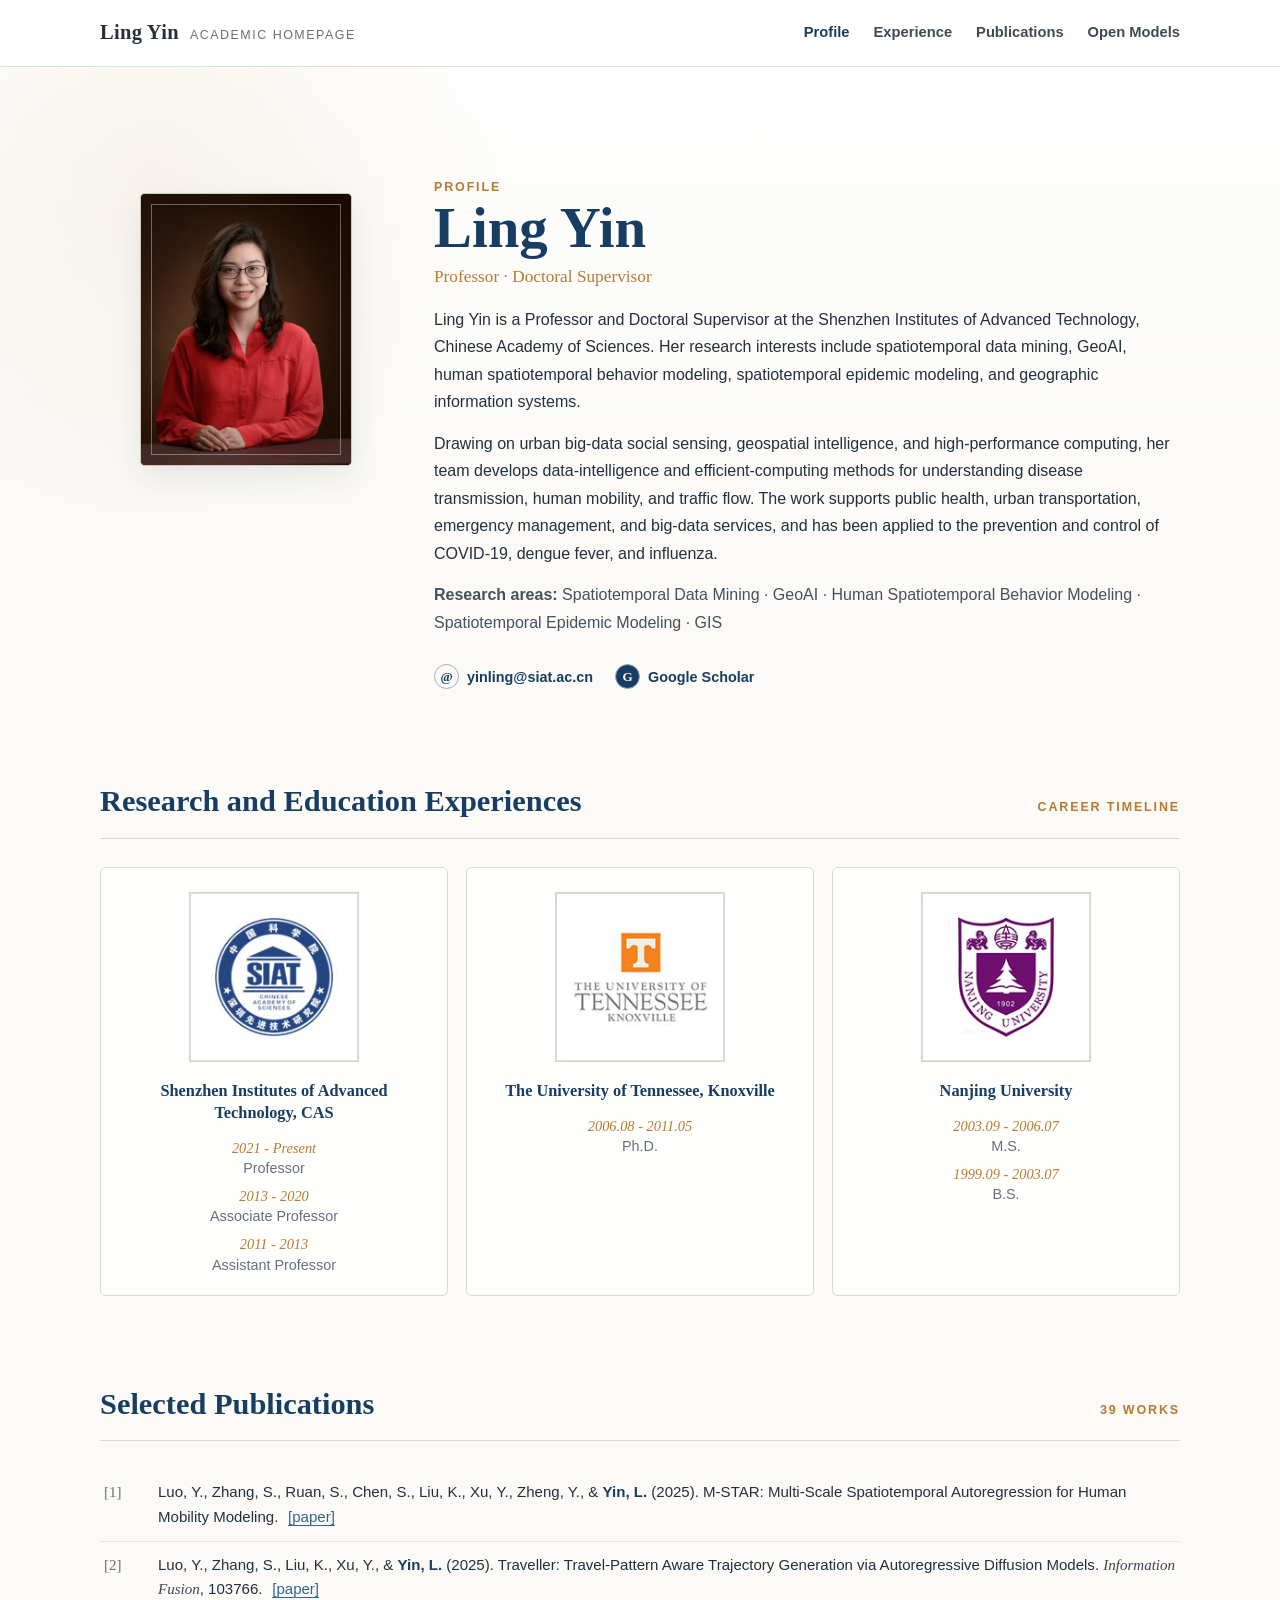
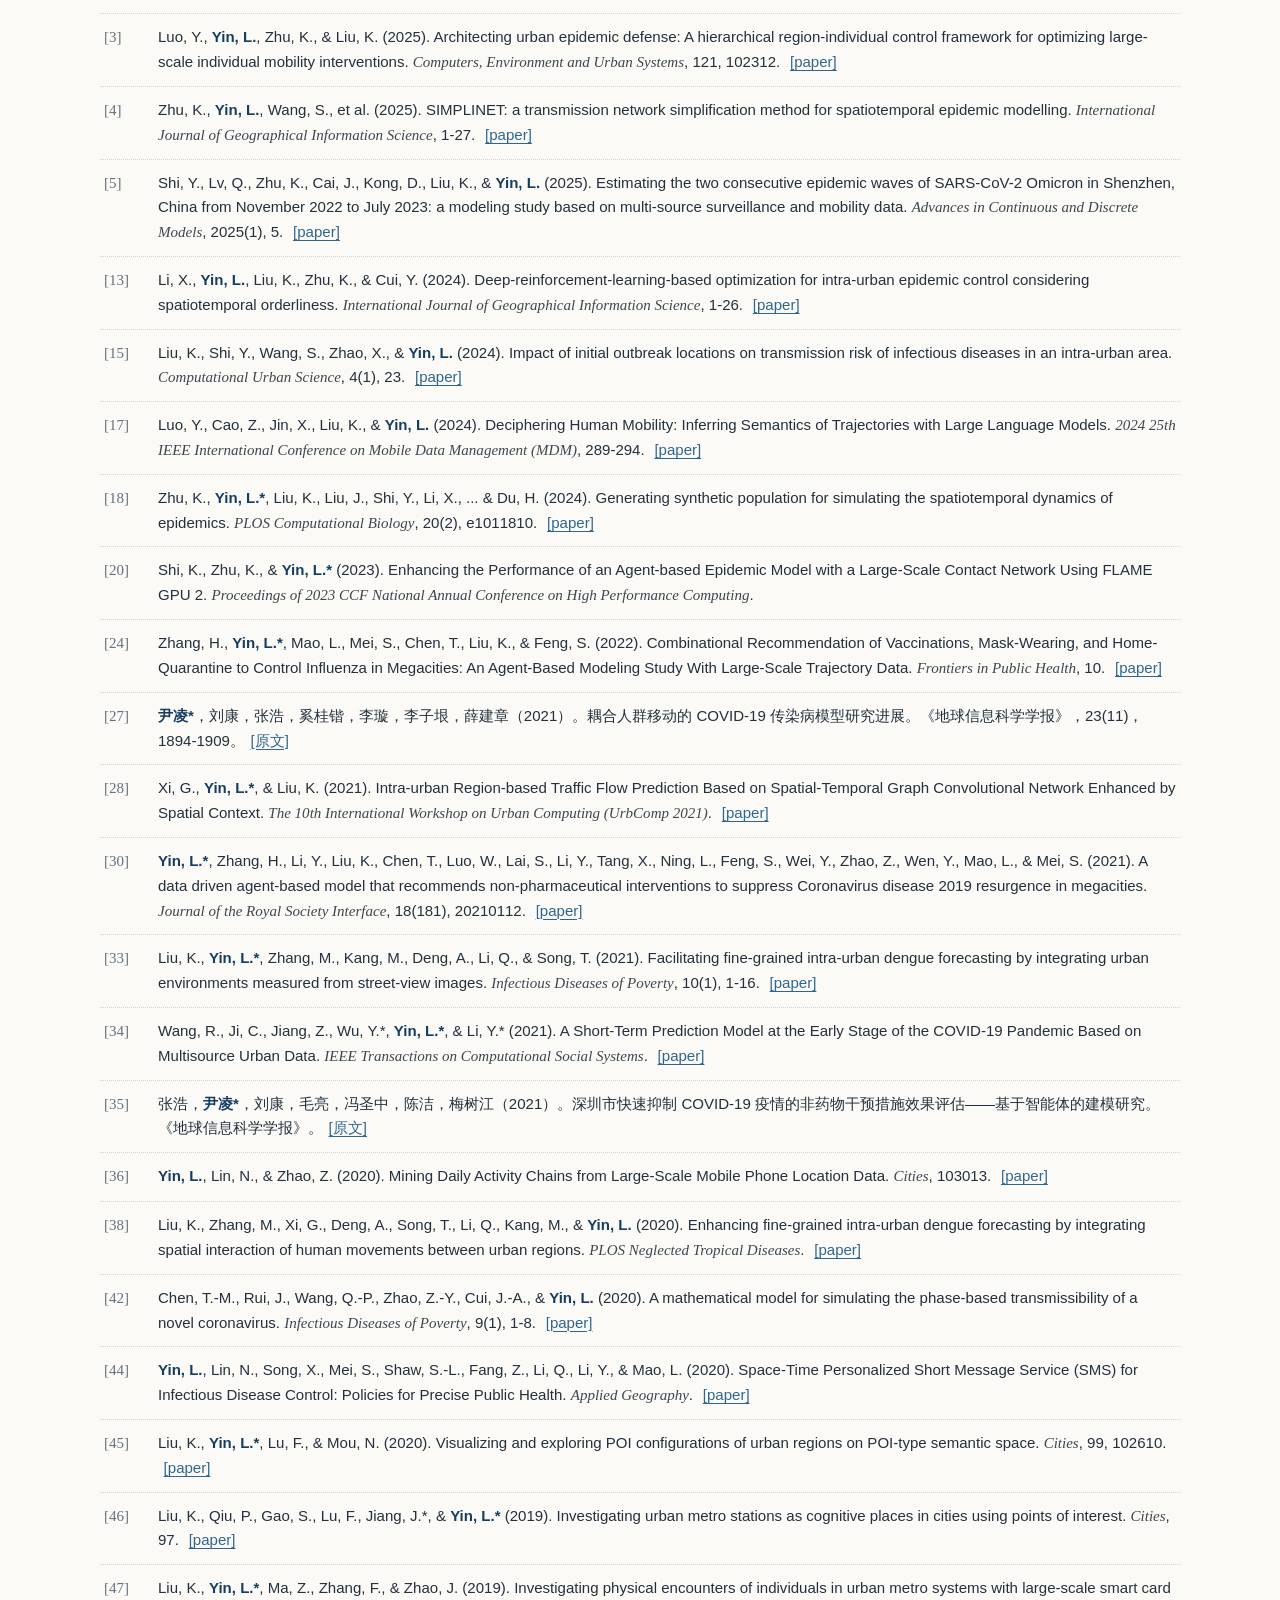
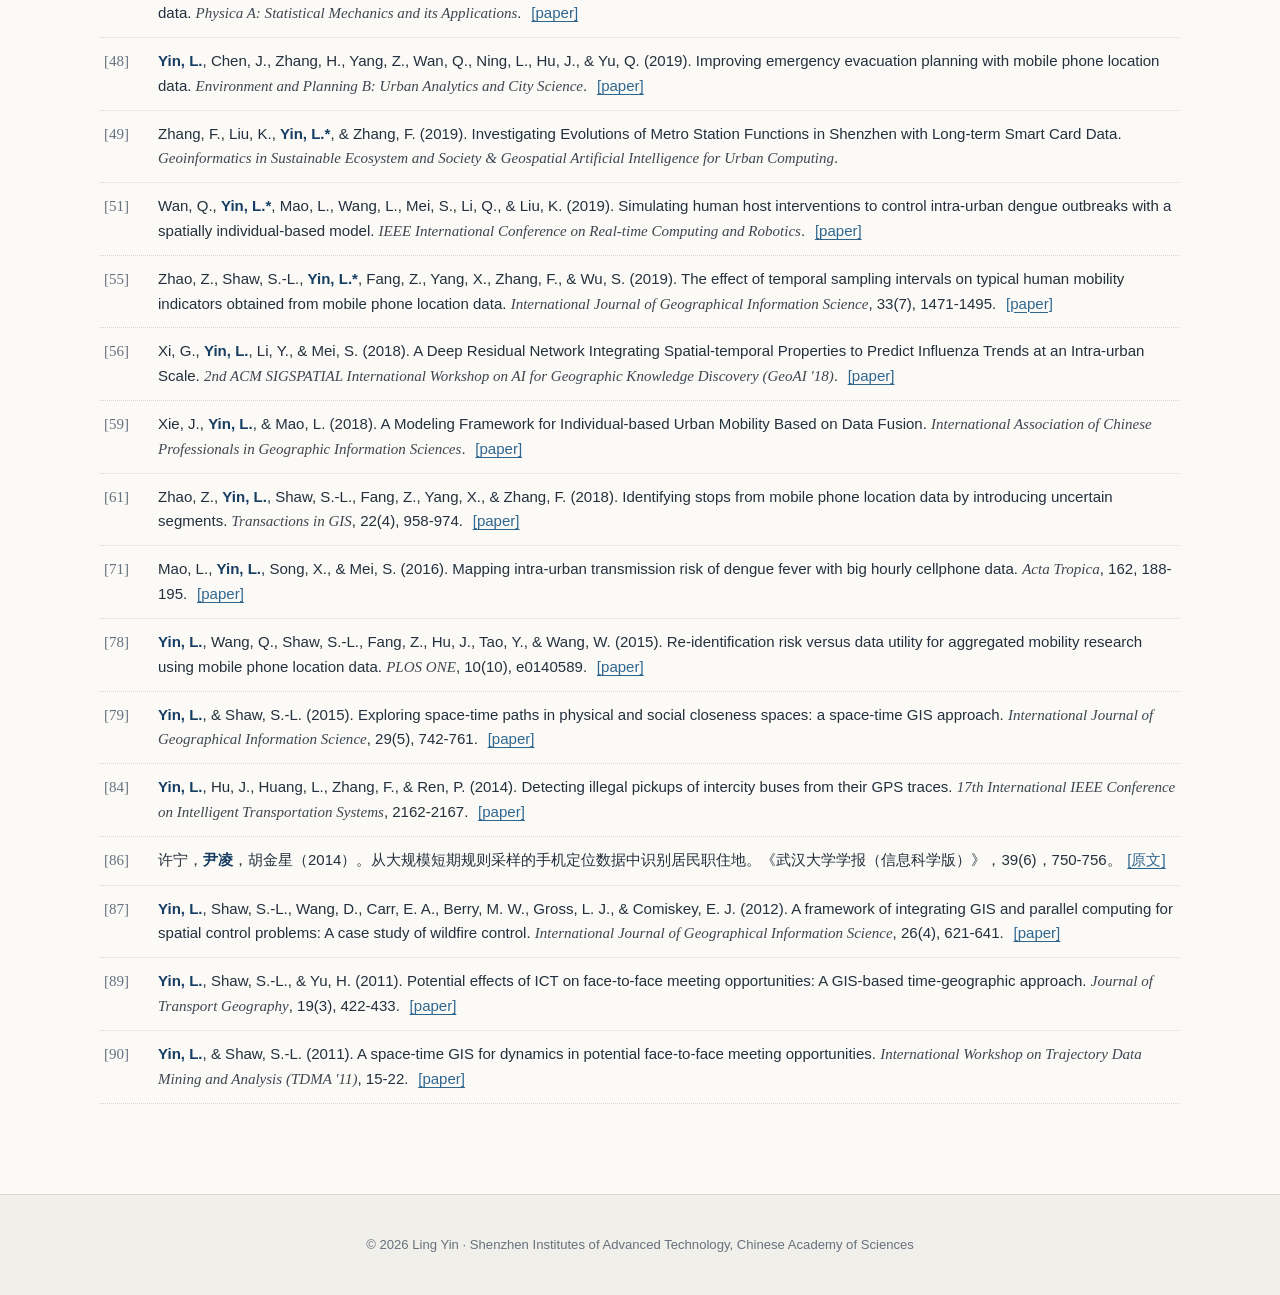
==== index.html @ 09cddbd3 "Initial academic homepage" ====
<!doctype html>
<html lang="en">
<head>
  <meta charset="utf-8">
  <meta name="viewport" content="width=device-width, initial-scale=1">
  <meta name="description" content="Academic homepage of Professor Ling Yin at the Shenzhen Institutes of Advanced Technology, Chinese Academy of Sciences.">
  <title>Ling Yin | Academic Homepage</title>
  <link rel="stylesheet" href="assets/css/style.css">
</head>
<body>
  <header class="site-header">
    <nav class="nav-shell" aria-label="Primary navigation">
      <a class="brand" href="index.html">Ling Yin <span>Academic Homepage</span></a>
      <button class="nav-toggle" type="button" aria-label="Toggle navigation" aria-expanded="false"><span></span></button>
      <div class="nav-links">
        <a href="#profile" aria-current="page">Profile</a>
        <a href="#experience">Experience</a>
        <a href="#publications">Publications</a>
        <a href="models.html">Open Models</a>
      </div>
    </nav>
  </header>

  <main class="page-shell">
    <section class="section" id="profile" aria-labelledby="profile-title">
      <div class="profile-card">
        <figure class="portrait-frame">
          <img src="assets/images/profile/ling-yin-web.jpg" alt="Portrait of Professor Ling Yin" decoding="async" fetchpriority="high">
        </figure>
        <div class="profile-copy">
          <div class="section-kicker">Profile</div>
          <h1 id="profile-title">Ling Yin</h1>
          <p class="profile-role">Professor · Doctoral Supervisor</p>
          <p>Ling Yin is a Professor and Doctoral Supervisor at the Shenzhen Institutes of Advanced Technology, Chinese Academy of Sciences. Her research interests include spatiotemporal data mining, GeoAI, human spatiotemporal behavior modeling, spatiotemporal epidemic modeling, and geographic information systems.</p>
          <p>Drawing on urban big-data social sensing, geospatial intelligence, and high-performance computing, her team develops data-intelligence and efficient-computing methods for understanding disease transmission, human mobility, and traffic flow. The work supports public health, urban transportation, emergency management, and big-data services, and has been applied to the prevention and control of COVID-19, dengue fever, and influenza.</p>
          <p class="research-line"><strong>Research areas:</strong> Spatiotemporal Data Mining · GeoAI · Human Spatiotemporal Behavior Modeling · Spatiotemporal Epidemic Modeling · GIS</p>
          <div class="profile-links">
            <a href="mailto:yinling@siat.ac.cn" aria-label="Email Ling Yin"><span class="profile-link-icon" aria-hidden="true">@</span>yinling@siat.ac.cn</a>
            <a href="https://scholar.google.com/citations?user=5JIXSIkAAAAJ&amp;hl=zh-CN&amp;oi=ao" target="_blank" rel="noopener noreferrer"><span class="profile-link-icon scholar-icon" aria-hidden="true">G</span>Google Scholar</a>
          </div>
        </div>
      </div>
    </section>

    <section class="section" id="experience" aria-labelledby="experience-title">
      <div class="section-heading">
        <h2 id="experience-title">Research and Education Experiences</h2>
        <span class="section-kicker">Career Timeline</span>
      </div>
      <div class="experience-grid">
        <article class="experience-card">
          <img class="institution-logo" src="assets/images/badges/siat.jpg" alt="Logo of the Shenzhen Institutes of Advanced Technology">
          <h3>Shenzhen Institutes of Advanced Technology, CAS</h3>
          <div class="experience-lines">
            <p><time datetime="2021">2021 - Present</time><span>Professor</span></p>
            <p><time datetime="2013/2020">2013 - 2020</time><span>Associate Professor</span></p>
            <p><time datetime="2011/2013">2011 - 2013</time><span>Assistant Professor</span></p>
          </div>
        </article>
        <article class="experience-card">
          <img class="institution-logo" src="assets/images/badges/utk.jpg" alt="Logo of the University of Tennessee, Knoxville">
          <h3>The University of Tennessee, Knoxville</h3>
          <div class="experience-lines">
            <p><time datetime="2006-08/2011-05">2006.08 - 2011.05</time><span>Ph.D.</span></p>
          </div>
        </article>
        <article class="experience-card">
          <img class="institution-logo" src="assets/images/badges/nju.jpg" alt="Logo of Nanjing University">
          <h3>Nanjing University</h3>
          <div class="experience-lines">
            <p><time datetime="2003-09/2006-07">2003.09 - 2006.07</time><span>M.S.</span></p>
            <p><time datetime="1999-09/2003-07">1999.09 - 2003.07</time><span>B.S.</span></p>
          </div>
        </article>
      </div>
    </section>

    <section class="section" id="publications" aria-labelledby="publications-title">
      <div class="section-heading">
        <h2 id="publications-title">Selected Publications</h2>
        <span class="section-kicker">39 Works</span>
      </div>
      <ol class="publication-list">
        <li><span class="pub-number">[1]</span><p>Luo, Y., Zhang, S., Ruan, S., Chen, S., Liu, K., Xu, Y., Zheng, Y., &amp; <strong class="me">Yin, L.</strong> (2025). M-STAR: Multi-Scale Spatiotemporal Autoregression for Human Mobility Modeling. <a class="paper-link" href="https://arxiv.org/abs/2512.07314" target="_blank" rel="noopener noreferrer">[paper]</a></p></li>
        <li><span class="pub-number">[2]</span><p>Luo, Y., Zhang, S., Liu, K., Xu, Y., &amp; <strong class="me">Yin, L.</strong> (2025). Traveller: Travel-Pattern Aware Trajectory Generation via Autoregressive Diffusion Models. <em>Information Fusion</em>, 103766. <a class="paper-link" href="https://www.sciencedirect.com/science/article/pii/S1566253525008280" target="_blank" rel="noopener noreferrer">[paper]</a></p></li>
        <li><span class="pub-number">[3]</span><p>Luo, Y., <strong class="me">Yin, L.</strong>, Zhu, K., &amp; Liu, K. (2025). Architecting urban epidemic defense: A hierarchical region-individual control framework for optimizing large-scale individual mobility interventions. <em>Computers, Environment and Urban Systems</em>, 121, 102312. <a class="paper-link" href="https://arxiv.org/html/2510.24802v1" target="_blank" rel="noopener noreferrer">[paper]</a></p></li>
        <li><span class="pub-number">[4]</span><p>Zhu, K., <strong class="me">Yin, L.</strong>, Wang, S., et al. (2025). SIMPLINET: a transmission network simplification method for spatiotemporal epidemic modelling. <em>International Journal of Geographical Information Science</em>, 1-27. <a class="paper-link" href="https://www.tandfonline.com/doi/full/10.1080/13658816.2025.2472195" target="_blank" rel="noopener noreferrer">[paper]</a></p></li>
        <li><span class="pub-number">[5]</span><p>Shi, Y., Lv, Q., Zhu, K., Cai, J., Kong, D., Liu, K., &amp; <strong class="me">Yin, L.</strong> (2025). Estimating the two consecutive epidemic waves of SARS-CoV-2 Omicron in Shenzhen, China from November 2022 to July 2023: a modeling study based on multi-source surveillance and mobility data. <em>Advances in Continuous and Discrete Models</em>, 2025(1), 5. <a class="paper-link" href="https://link.springer.com/article/10.1186/s13662-024-03860-1" target="_blank" rel="noopener noreferrer">[paper]</a></p></li>
        <li><span class="pub-number">[13]</span><p>Li, X., <strong class="me">Yin, L.</strong>, Liu, K., Zhu, K., &amp; Cui, Y. (2024). Deep-reinforcement-learning-based optimization for intra-urban epidemic control considering spatiotemporal orderliness. <em>International Journal of Geographical Information Science</em>, 1-26. <a class="paper-link" href="https://www.tandfonline.com/doi/full/10.1080/13658816.2024.2431904" target="_blank" rel="noopener noreferrer">[paper]</a></p></li>
        <li><span class="pub-number">[15]</span><p>Liu, K., Shi, Y., Wang, S., Zhao, X., &amp; <strong class="me">Yin, L.</strong> (2024). Impact of initial outbreak locations on transmission risk of infectious diseases in an intra-urban area. <em>Computational Urban Science</em>, 4(1), 23. <a class="paper-link" href="https://link.springer.com/article/10.1007/s43762-024-00132-2" target="_blank" rel="noopener noreferrer">[paper]</a></p></li>
        <li><span class="pub-number">[17]</span><p>Luo, Y., Cao, Z., Jin, X., Liu, K., &amp; <strong class="me">Yin, L.</strong> (2024). Deciphering Human Mobility: Inferring Semantics of Trajectories with Large Language Models. <em>2024 25th IEEE International Conference on Mobile Data Management (MDM)</em>, 289-294. <a class="paper-link" href="https://ieeexplore.ieee.org/document/10591679" target="_blank" rel="noopener noreferrer">[paper]</a></p></li>
        <li><span class="pub-number">[18]</span><p>Zhu, K., <strong class="me">Yin, L.*</strong>, Liu, K., Liu, J., Shi, Y., Li, X., ... &amp; Du, H. (2024). Generating synthetic population for simulating the spatiotemporal dynamics of epidemics. <em>PLOS Computational Biology</em>, 20(2), e1011810. <a class="paper-link" href="https://journals.plos.org/ploscompbiol/article?id=10.1371/journal.pcbi.1011810" target="_blank" rel="noopener noreferrer">[paper]</a></p></li>
        <li><span class="pub-number">[20]</span><p>Shi, K., Zhu, K., &amp; <strong class="me">Yin, L.*</strong> (2023). Enhancing the Performance of an Agent-based Epidemic Model with a Large-Scale Contact Network Using FLAME GPU 2. <em>Proceedings of 2023 CCF National Annual Conference on High Performance Computing</em>.</p></li>
        <li><span class="pub-number">[24]</span><p>Zhang, H., <strong class="me">Yin, L.*</strong>, Mao, L., Mei, S., Chen, T., Liu, K., &amp; Feng, S. (2022). Combinational Recommendation of Vaccinations, Mask-Wearing, and Home-Quarantine to Control Influenza in Megacities: An Agent-Based Modeling Study With Large-Scale Trajectory Data. <em>Frontiers in Public Health</em>, 10. <a class="paper-link" href="https://www.frontiersin.org/journals/public-health/articles/10.3389/fpubh.2022.883624/full" target="_blank" rel="noopener noreferrer">[paper]</a></p></li>
        <li lang="zh-CN"><span class="pub-number">[27]</span><p><strong class="me">尹凌*</strong>，刘康，张浩，奚桂锴，李璇，李子垠，薛建章（2021）。耦合人群移动的 COVID-19 传染病模型研究进展。《地球信息科学学报》，23(11)，1894-1909。<a class="paper-link" href="https://www.dqxxkx.cn/CN/Y2021/V23/I11/1894" target="_blank" rel="noopener noreferrer">[原文]</a></p></li>
        <li><span class="pub-number">[28]</span><p>Xi, G., <strong class="me">Yin, L.*</strong>, &amp; Liu, K. (2021). Intra-urban Region-based Traffic Flow Prediction Based on Spatial-Temporal Graph Convolutional Network Enhanced by Spatial Context. <em>The 10th International Workshop on Urban Computing (UrbComp 2021)</em>. <a class="paper-link" href="http://urban-computing.com/urbcomp2021/file/UrbComp2021_Full_Xi.pdf" target="_blank" rel="noopener noreferrer">[paper]</a></p></li>
        <li><span class="pub-number">[30]</span><p><strong class="me">Yin, L.*</strong>, Zhang, H., Li, Y., Liu, K., Chen, T., Luo, W., Lai, S., Li, Y., Tang, X., Ning, L., Feng, S., Wei, Y., Zhao, Z., Wen, Y., Mao, L., &amp; Mei, S. (2021). A data driven agent-based model that recommends non-pharmaceutical interventions to suppress Coronavirus disease 2019 resurgence in megacities. <em>Journal of the Royal Society Interface</em>, 18(181), 20210112. <a class="paper-link" href="https://royalsocietypublishing.org/doi/10.1098/rsif.2021.0112" target="_blank" rel="noopener noreferrer">[paper]</a></p></li>
        <li><span class="pub-number">[33]</span><p>Liu, K., <strong class="me">Yin, L.*</strong>, Zhang, M., Kang, M., Deng, A., Li, Q., &amp; Song, T. (2021). Facilitating fine-grained intra-urban dengue forecasting by integrating urban environments measured from street-view images. <em>Infectious Diseases of Poverty</em>, 10(1), 1-16. <a class="paper-link" href="https://idpjournal.biomedcentral.com/articles/10.1186/s40249-021-00824-5" target="_blank" rel="noopener noreferrer">[paper]</a></p></li>
        <li><span class="pub-number">[34]</span><p>Wang, R., Ji, C., Jiang, Z., Wu, Y.*, <strong class="me">Yin, L.*</strong>, &amp; Li, Y.* (2021). A Short-Term Prediction Model at the Early Stage of the COVID-19 Pandemic Based on Multisource Urban Data. <em>IEEE Transactions on Computational Social Systems</em>. <a class="paper-link" href="https://ieeexplore.ieee.org/document/9371309" target="_blank" rel="noopener noreferrer">[paper]</a></p></li>
        <li lang="zh-CN"><span class="pub-number">[35]</span><p>张浩，<strong class="me">尹凌*</strong>，刘康，毛亮，冯圣中，陈洁，梅树江（2021）。深圳市快速抑制 COVID-19 疫情的非药物干预措施效果评估——基于智能体的建模研究。《地球信息科学学报》。<a class="paper-link" href="https://www.dqxxkx.cn/CN/abstract/article/1560-8999/50353" target="_blank" rel="noopener noreferrer">[原文]</a></p></li>
        <li><span class="pub-number">[36]</span><p><strong class="me">Yin, L.</strong>, Lin, N., &amp; Zhao, Z. (2020). Mining Daily Activity Chains from Large-Scale Mobile Phone Location Data. <em>Cities</em>, 103013. <a class="paper-link" href="https://www.sciencedirect.com/science/article/pii/S0264275120313615" target="_blank" rel="noopener noreferrer">[paper]</a></p></li>
        <li><span class="pub-number">[38]</span><p>Liu, K., Zhang, M., Xi, G., Deng, A., Song, T., Li, Q., Kang, M., &amp; <strong class="me">Yin, L.</strong> (2020). Enhancing fine-grained intra-urban dengue forecasting by integrating spatial interaction of human movements between urban regions. <em>PLOS Neglected Tropical Diseases</em>. <a class="paper-link" href="https://doi.org/10.1371/journal.pntd.0008924" target="_blank" rel="noopener noreferrer">[paper]</a></p></li>
        <li><span class="pub-number">[42]</span><p>Chen, T.-M., Rui, J., Wang, Q.-P., Zhao, Z.-Y., Cui, J.-A., &amp; <strong class="me">Yin, L.</strong> (2020). A mathematical model for simulating the phase-based transmissibility of a novel coronavirus. <em>Infectious Diseases of Poverty</em>, 9(1), 1-8. <a class="paper-link" href="https://idpjournal.biomedcentral.com/articles/10.1186/s40249-020-00640-3" target="_blank" rel="noopener noreferrer">[paper]</a></p></li>
        <li><span class="pub-number">[44]</span><p><strong class="me">Yin, L.</strong>, Lin, N., Song, X., Mei, S., Shaw, S.-L., Fang, Z., Li, Q., Li, Y., &amp; Mao, L. (2020). Space-Time Personalized Short Message Service (SMS) for Infectious Disease Control: Policies for Precise Public Health. <em>Applied Geography</em>. <a class="paper-link" href="https://doi.org/10.1016/j.apgeog.2019.102103" target="_blank" rel="noopener noreferrer">[paper]</a></p></li>
        <li><span class="pub-number">[45]</span><p>Liu, K., <strong class="me">Yin, L.*</strong>, Lu, F., &amp; Mou, N. (2020). Visualizing and exploring POI configurations of urban regions on POI-type semantic space. <em>Cities</em>, 99, 102610. <a class="paper-link" href="https://doi.org/10.1016/j.cities.2020.102610" target="_blank" rel="noopener noreferrer">[paper]</a></p></li>
        <li><span class="pub-number">[46]</span><p>Liu, K., Qiu, P., Gao, S., Lu, F., Jiang, J.*, &amp; <strong class="me">Yin, L.*</strong> (2019). Investigating urban metro stations as cognitive places in cities using points of interest. <em>Cities</em>, 97. <a class="paper-link" href="https://doi.org/10.1016/j.cities.2019.102561" target="_blank" rel="noopener noreferrer">[paper]</a></p></li>
        <li><span class="pub-number">[47]</span><p>Liu, K., <strong class="me">Yin, L.*</strong>, Ma, Z., Zhang, F., &amp; Zhao, J. (2019). Investigating physical encounters of individuals in urban metro systems with large-scale smart card data. <em>Physica A: Statistical Mechanics and its Applications</em>. <a class="paper-link" href="https://doi.org/10.1016/j.physa.2019.123398" target="_blank" rel="noopener noreferrer">[paper]</a></p></li>
        <li><span class="pub-number">[48]</span><p><strong class="me">Yin, L.</strong>, Chen, J., Zhang, H., Yang, Z., Wan, Q., Ning, L., Hu, J., &amp; Yu, Q. (2019). Improving emergency evacuation planning with mobile phone location data. <em>Environment and Planning B: Urban Analytics and City Science</em>. <a class="paper-link" href="https://journals.sagepub.com/doi/10.1177/2399808319874805" target="_blank" rel="noopener noreferrer">[paper]</a></p></li>
        <li><span class="pub-number">[49]</span><p>Zhang, F., Liu, K., <strong class="me">Yin, L.*</strong>, &amp; Zhang, F. (2019). Investigating Evolutions of Metro Station Functions in Shenzhen with Long-term Smart Card Data. <em>Geoinformatics in Sustainable Ecosystem and Society &amp; Geospatial Artificial Intelligence for Urban Computing</em>.</p></li>
        <li><span class="pub-number">[51]</span><p>Wan, Q., <strong class="me">Yin, L.*</strong>, Mao, L., Wang, L., Mei, S., Li, Q., &amp; Liu, K. (2019). Simulating human host interventions to control intra-urban dengue outbreaks with a spatially individual-based model. <em>IEEE International Conference on Real-time Computing and Robotics</em>. <a class="paper-link" href="https://ieeexplore.ieee.org/abstract/document/9044118" target="_blank" rel="noopener noreferrer">[paper]</a></p></li>
        <li><span class="pub-number">[55]</span><p>Zhao, Z., Shaw, S.-L., <strong class="me">Yin, L.*</strong>, Fang, Z., Yang, X., Zhang, F., &amp; Wu, S. (2019). The effect of temporal sampling intervals on typical human mobility indicators obtained from mobile phone location data. <em>International Journal of Geographical Information Science</em>, 33(7), 1471-1495. <a class="paper-link" href="https://doi.org/10.1080/13658816.2019.1584805" target="_blank" rel="noopener noreferrer">[paper]</a></p></li>
        <li><span class="pub-number">[56]</span><p>Xi, G., <strong class="me">Yin, L.</strong>, Li, Y., &amp; Mei, S. (2018). A Deep Residual Network Integrating Spatial-temporal Properties to Predict Influenza Trends at an Intra-urban Scale. <em>2nd ACM SIGSPATIAL International Workshop on AI for Geographic Knowledge Discovery (GeoAI '18)</em>. <a class="paper-link" href="https://dl.acm.org/doi/abs/10.1145/3281548.3281558" target="_blank" rel="noopener noreferrer">[paper]</a></p></li>
        <li><span class="pub-number">[59]</span><p>Xie, J., <strong class="me">Yin, L.</strong>, &amp; Mao, L. (2018). A Modeling Framework for Individual-based Urban Mobility Based on Data Fusion. <em>International Association of Chinese Professionals in Geographic Information Sciences</em>. <a class="paper-link" href="https://ieeexplore.ieee.org/document/8557098" target="_blank" rel="noopener noreferrer">[paper]</a></p></li>
        <li><span class="pub-number">[61]</span><p>Zhao, Z., <strong class="me">Yin, L.</strong>, Shaw, S.-L., Fang, Z., Yang, X., &amp; Zhang, F. (2018). Identifying stops from mobile phone location data by introducing uncertain segments. <em>Transactions in GIS</em>, 22(4), 958-974. <a class="paper-link" href="https://doi.org/10.1111/tgis.12332" target="_blank" rel="noopener noreferrer">[paper]</a></p></li>
        <li><span class="pub-number">[71]</span><p>Mao, L., <strong class="me">Yin, L.</strong>, Song, X., &amp; Mei, S. (2016). Mapping intra-urban transmission risk of dengue fever with big hourly cellphone data. <em>Acta Tropica</em>, 162, 188-195. <a class="paper-link" href="https://doi.org/10.1016/j.actatropica.2016.06.029" target="_blank" rel="noopener noreferrer">[paper]</a></p></li>
        <li><span class="pub-number">[78]</span><p><strong class="me">Yin, L.</strong>, Wang, Q., Shaw, S.-L., Fang, Z., Hu, J., Tao, Y., &amp; Wang, W. (2015). Re-identification risk versus data utility for aggregated mobility research using mobile phone location data. <em>PLOS ONE</em>, 10(10), e0140589. <a class="paper-link" href="https://journals.plos.org/plosone/article?id=10.1371/journal.pone.0140589" target="_blank" rel="noopener noreferrer">[paper]</a></p></li>
        <li><span class="pub-number">[79]</span><p><strong class="me">Yin, L.</strong>, &amp; Shaw, S.-L. (2015). Exploring space-time paths in physical and social closeness spaces: a space-time GIS approach. <em>International Journal of Geographical Information Science</em>, 29(5), 742-761. <a class="paper-link" href="https://doi.org/10.1080/13658816.2014.978869" target="_blank" rel="noopener noreferrer">[paper]</a></p></li>
        <li><span class="pub-number">[84]</span><p><strong class="me">Yin, L.</strong>, Hu, J., Huang, L., Zhang, F., &amp; Ren, P. (2014). Detecting illegal pickups of intercity buses from their GPS traces. <em>17th International IEEE Conference on Intelligent Transportation Systems</em>, 2162-2167. <a class="paper-link" href="https://doi.org/10.1109/ITSC.2014.6958023" target="_blank" rel="noopener noreferrer">[paper]</a></p></li>
        <li lang="zh-CN"><span class="pub-number">[86]</span><p>许宁，<strong class="me">尹凌</strong>，胡金星（2014）。从大规模短期规则采样的手机定位数据中识别居民职住地。《武汉大学学报（信息科学版）》，39(6)，750-756。<a class="paper-link" href="http://ch.whu.edu.cn/CN/10.13203/j.whugis20140085" target="_blank" rel="noopener noreferrer">[原文]</a></p></li>
        <li><span class="pub-number">[87]</span><p><strong class="me">Yin, L.</strong>, Shaw, S.-L., Wang, D., Carr, E. A., Berry, M. W., Gross, L. J., &amp; Comiskey, E. J. (2012). A framework of integrating GIS and parallel computing for spatial control problems: A case study of wildfire control. <em>International Journal of Geographical Information Science</em>, 26(4), 621-641. <a class="paper-link" href="https://doi.org/10.1080/13658816.2011.609487" target="_blank" rel="noopener noreferrer">[paper]</a></p></li>
        <li><span class="pub-number">[89]</span><p><strong class="me">Yin, L.</strong>, Shaw, S.-L., &amp; Yu, H. (2011). Potential effects of ICT on face-to-face meeting opportunities: A GIS-based time-geographic approach. <em>Journal of Transport Geography</em>, 19(3), 422-433. <a class="paper-link" href="https://doi.org/10.1016/j.jtrangeo.2010.09.007" target="_blank" rel="noopener noreferrer">[paper]</a></p></li>
        <li><span class="pub-number">[90]</span><p><strong class="me">Yin, L.</strong>, &amp; Shaw, S.-L. (2011). A space-time GIS for dynamics in potential face-to-face meeting opportunities. <em>International Workshop on Trajectory Data Mining and Analysis (TDMA '11)</em>, 15-22. <a class="paper-link" href="https://doi.org/10.1145/2030080.2030084" target="_blank" rel="noopener noreferrer">[paper]</a></p></li>
      </ol>
    </section>
  </main>

  <footer class="site-footer">
    <p>© 2026 Ling Yin · Shenzhen Institutes of Advanced Technology, Chinese Academy of Sciences</p>
  </footer>
  <script src="assets/js/main.js"></script>
</body>
</html>
---- assets/css/style.css ----
:root {
  --paper: #fbfaf7;
  --paper-deep: #f1efe9;
  --ink: #24303d;
  --muted: #66717d;
  --navy: #173e62;
  --navy-soft: #2f668f;
  --gold: #b77a31;
  --line: #d9d9d4;
  --card: #ffffff;
  --shadow: 0 12px 32px rgba(31, 48, 64, 0.09);
  --serif: Georgia, Cambria, "Times New Roman", serif;
  --sans: "Trebuchet MS", "Segoe UI", sans-serif;
}

* {
  box-sizing: border-box;
}

html {
  scroll-behavior: smooth;
}

body {
  margin: 0;
  color: var(--ink);
  background:
    radial-gradient(circle at 12% 4%, rgba(183, 122, 49, 0.08), transparent 22rem),
    linear-gradient(180deg, #fff 0, var(--paper) 28rem, var(--paper) 100%);
  font-family: var(--sans);
  font-size: 16px;
  line-height: 1.72;
}

a {
  color: var(--navy-soft);
  text-decoration-thickness: 1px;
  text-underline-offset: 3px;
}

a:hover,
a:focus-visible {
  color: var(--gold);
}

img {
  max-width: 100%;
}

.site-header {
  position: sticky;
  top: 0;
  z-index: 20;
  border-bottom: 1px solid rgba(23, 62, 98, 0.16);
  background: rgba(255, 255, 255, 0.94);
  backdrop-filter: blur(12px);
}

.nav-shell {
  width: min(1080px, calc(100% - 40px));
  min-height: 66px;
  margin: 0 auto;
  display: flex;
  align-items: center;
  justify-content: space-between;
  gap: 28px;
}

.brand {
  color: var(--ink);
  font-family: var(--serif);
  font-size: 1.28rem;
  font-weight: 700;
  letter-spacing: 0.015em;
  text-decoration: none;
  white-space: nowrap;
}

.brand span {
  margin-left: 0.35rem;
  color: var(--muted);
  font-family: var(--sans);
  font-size: 0.78rem;
  font-weight: 400;
  letter-spacing: 0.12em;
  text-transform: uppercase;
}

.nav-links {
  display: flex;
  align-items: center;
  gap: 24px;
}

.nav-links a {
  color: #3e4b57;
  font-size: 0.92rem;
  font-weight: 700;
  text-decoration: none;
}

.nav-links a:hover,
.nav-links a[aria-current="page"] {
  color: var(--navy);
}

.nav-toggle {
  display: none;
  width: 42px;
  height: 38px;
  padding: 8px;
  border: 1px solid var(--line);
  border-radius: 6px;
  background: #fff;
  color: var(--navy);
  font: inherit;
  cursor: pointer;
}

.nav-toggle span,
.nav-toggle::before,
.nav-toggle::after {
  display: block;
  height: 2px;
  margin: 5px 0;
  background: currentColor;
  content: "";
}

.page-shell {
  width: min(1080px, calc(100% - 40px));
  margin: 0 auto;
}

.section {
  padding: 72px 0 10px;
  scroll-margin-top: 72px;
}

.section-heading {
  display: flex;
  align-items: baseline;
  justify-content: space-between;
  gap: 20px;
  margin: 0 0 28px;
  padding-bottom: 10px;
  border-bottom: 1px solid var(--line);
}

.section-heading h2 {
  margin: 0;
  color: var(--navy);
  font-family: var(--serif);
  font-size: clamp(1.45rem, 3vw, 1.9rem);
  font-weight: 600;
}

.section-kicker {
  color: var(--gold);
  font-size: 0.78rem;
  font-weight: 700;
  letter-spacing: 0.15em;
  text-transform: uppercase;
}

.profile-card {
  margin-top: 38px;
  display: grid;
  grid-template-columns: 292px minmax(0, 1fr);
  gap: 42px;
  align-items: start;
}

.portrait-frame {
  position: relative;
  overflow: hidden;
  border: 1px solid #cfc9bd;
  border-radius: 5px;
  background: #3a271e;
  box-shadow: var(--shadow);
}

.portrait-frame::after {
  position: absolute;
  inset: 10px;
  border: 1px solid rgba(255, 255, 255, 0.35);
  pointer-events: none;
  content: "";
}

.portrait-frame img {
  display: block;
  width: 100%;
  aspect-ratio: 0.775;
  object-fit: cover;
  object-position: center 28%;
}

.profile-copy h1 {
  margin: 0 0 4px;
  color: var(--navy);
  font-family: var(--serif);
  font-size: clamp(2.2rem, 5vw, 3.55rem);
  font-weight: 600;
  line-height: 1.05;
}

.profile-role {
  margin: 0 0 18px;
  color: var(--gold);
  font-family: var(--serif);
  font-size: 1.08rem;
}

.profile-copy p {
  margin: 0 0 14px;
}

.research-line {
  color: #46515c;
}

.profile-links {
  display: flex;
  flex-wrap: wrap;
  gap: 22px;
  margin-top: 24px;
}

.profile-links a,
.model-github {
  display: inline-flex;
  align-items: center;
  gap: 8px;
  padding: 8px 13px;
  border: 1px solid #b9c7d2;
  border-radius: 4px;
  background: #fff;
  color: var(--navy);
  font-size: 0.9rem;
  font-weight: 700;
  text-decoration: none;
}

.profile-links a:hover,
.model-github:hover {
  border-color: var(--gold);
  color: #8d581b;
}

.profile-links a {
  padding: 4px 0;
  border: 0;
  background: transparent;
}

.profile-link-icon {
  width: 25px;
  height: 25px;
  display: inline-grid;
  place-items: center;
  border: 1px solid #9fb1bf;
  border-radius: 50%;
  color: var(--navy);
  font-family: var(--serif);
  font-size: 0.82rem;
  font-weight: 700;
}

.scholar-icon {
  background: var(--navy);
  color: #fff;
}

.experience-grid {
  display: grid;
  grid-template-columns: repeat(3, minmax(0, 1fr));
  gap: 18px;
}

.experience-card {
  min-height: 390px;
  padding: 24px 20px 20px;
  border: 1px solid var(--line);
  border-radius: 6px;
  background: rgba(255, 255, 255, 0.78);
  text-align: center;
}

.institution-logo {
  display: block;
  width: 170px;
  height: 170px;
  margin: 0 auto 18px;
  border: 1px solid #d4d4d1;
  background: #fff;
  object-fit: cover;
}

.institution-badge {
  width: 76px;
  height: 76px;
  margin: 0 auto 12px;
  display: grid;
  place-content: center;
  border: 4px solid currentColor;
  border-radius: 50%;
  background: #fff;
  font-family: var(--serif);
  font-weight: 700;
  line-height: 1;
}

.institution-badge span,
.institution-badge small {
  display: block;
  text-align: center;
}

.institution-badge small {
  margin-top: 4px;
  font-family: var(--sans);
  font-size: 0.58rem;
  letter-spacing: 0.16em;
}

.badge-siat {
  color: #2c6da4;
  background: linear-gradient(145deg, #fff 25%, #eaf4fb 100%);
  font-size: 1.15rem;
}

.badge-utk {
  color: #ff8200;
  background: #fff8ef;
  font-size: 2.7rem;
}

.badge-nju {
  color: #7a1f52;
  background: #fcf5f9;
  font-size: 1.08rem;
  letter-spacing: 0.05em;
}

.experience-card h3 {
  margin: 0 0 6px;
  color: var(--navy);
  font-family: var(--serif);
  font-size: 1.02rem;
  line-height: 1.35;
}

.experience-lines {
  margin-top: 14px;
}

.experience-lines p {
  margin: 8px 0 0;
  color: var(--muted);
  font-size: 0.9rem;
  line-height: 1.4;
}

.experience-lines time,
.experience-lines span {
  display: block;
}

.experience-lines time {
  color: var(--gold);
  font-family: var(--serif);
  font-style: italic;
}

.publication-list {
  margin: 0;
  padding: 0;
  list-style: none;
}

.publication-list li {
  display: grid;
  grid-template-columns: 48px minmax(0, 1fr);
  gap: 6px;
  padding: 11px 4px;
  border-bottom: 1px dotted #d7d5cf;
}

.pub-number {
  color: var(--muted);
  font-family: var(--serif);
  font-size: 0.94rem;
}

.publication-list p {
  margin: 0;
  font-size: 0.94rem;
  line-height: 1.65;
}

.publication-list em {
  color: #3e4650;
  font-family: var(--serif);
}

.publication-list .me {
  color: var(--navy);
}

.paper-link {
  margin-left: 0.35rem;
  white-space: nowrap;
}

.models-hero {
  margin: 46px 0 22px;
  padding: 34px 36px;
  border: 1px solid #d6d2ca;
  border-left: 5px solid var(--gold);
  background: linear-gradient(135deg, #fff 0%, #f3f6f8 100%);
}

.models-hero h1 {
  margin: 0 0 8px;
  color: var(--navy);
  font-family: var(--serif);
  font-size: clamp(2rem, 5vw, 3.1rem);
  font-weight: 600;
  line-height: 1.1;
}

.models-hero p {
  max-width: 850px;
  margin: 0;
  color: #4d5965;
}

.model-category {
  padding-top: 54px;
  scroll-margin-top: 72px;
}

.model-category > h2 {
  margin: 0 0 8px;
  color: var(--navy);
  font-family: var(--serif);
  font-size: 1.65rem;
  font-weight: 600;
}

.category-intro {
  max-width: 880px;
  margin: 0 0 24px;
  color: var(--muted);
}

.model-grid {
  display: grid;
  grid-template-columns: repeat(2, minmax(0, 1fr));
  gap: 22px;
}

.model-card {
  overflow: hidden;
  border: 1px solid var(--line);
  border-radius: 7px;
  background: var(--card);
  box-shadow: 0 8px 22px rgba(35, 48, 61, 0.06);
}

.model-image {
  display: flex;
  height: 250px;
  align-items: center;
  justify-content: center;
  padding: 18px;
  border-bottom: 1px solid var(--line);
  background: #f7f7f5;
}

.model-image img {
  width: 100%;
  height: 100%;
  object-fit: contain;
}

.model-body {
  padding: 22px;
}

.model-label {
  color: var(--gold);
  font-size: 0.72rem;
  font-weight: 700;
  letter-spacing: 0.13em;
  text-transform: uppercase;
}

.model-body h3 {
  margin: 5px 0 10px;
  color: var(--navy);
  font-family: var(--serif);
  font-size: 1.35rem;
}

.model-body p {
  margin: 0 0 16px;
  color: #4d5965;
  font-size: 0.93rem;
}

.model-paper {
  min-height: 72px;
  padding: 12px 0;
  border-top: 1px dotted #d5d5cf;
  color: var(--muted);
  font-size: 0.86rem;
  line-height: 1.45;
}

.model-paper strong {
  color: var(--ink);
}

.model-paper a {
  display: block;
  margin-top: 3px;
}

.site-footer {
  margin-top: 80px;
  padding: 26px 20px;
  border-top: 1px solid var(--line);
  color: var(--muted);
  background: var(--paper-deep);
  font-size: 0.82rem;
  text-align: center;
}

@media (max-width: 820px) {
  .nav-shell {
    min-height: 60px;
  }

  .nav-toggle {
    display: block;
  }

  .nav-links {
    position: absolute;
    top: 60px;
    right: 20px;
    left: 20px;
    display: none;
    padding: 14px 18px;
    border: 1px solid var(--line);
    border-radius: 6px;
    background: #fff;
    box-shadow: var(--shadow);
  }

  .nav-links.is-open {
    display: grid;
    gap: 12px;
  }

  .profile-card {
    grid-template-columns: 210px minmax(0, 1fr);
    gap: 28px;
  }

  .experience-grid,
  .model-grid {
    grid-template-columns: repeat(2, minmax(0, 1fr));
  }
}

@media (max-width: 620px) {
  body {
    font-size: 15px;
  }

  .page-shell,
  .nav-shell {
    width: min(100% - 28px, 1080px);
  }

  .brand span {
    display: none;
  }

  .section {
    padding-top: 55px;
  }

  .profile-card {
    margin-top: 24px;
    grid-template-columns: 1fr;
  }

  .portrait-frame {
    width: 190px;
    margin: 0 auto;
    border-radius: 50%;
  }

  .portrait-frame::after {
    border-radius: 50%;
  }

  .portrait-frame img {
    aspect-ratio: 1;
    object-position: center 26%;
  }

  .profile-copy h1,
  .profile-role {
    text-align: center;
  }

  .profile-links {
    justify-content: center;
  }

  .experience-grid,
  .model-grid {
    grid-template-columns: 1fr;
  }

  .experience-card {
    min-height: 0;
  }

  .publication-list li {
    grid-template-columns: 40px minmax(0, 1fr);
    padding: 10px 0;
  }

  .models-hero {
    margin-top: 28px;
    padding: 26px 22px;
  }

  .model-image {
    height: 220px;
  }
}

@media (prefers-reduced-motion: reduce) {
  html {
    scroll-behavior: auto;
  }
}
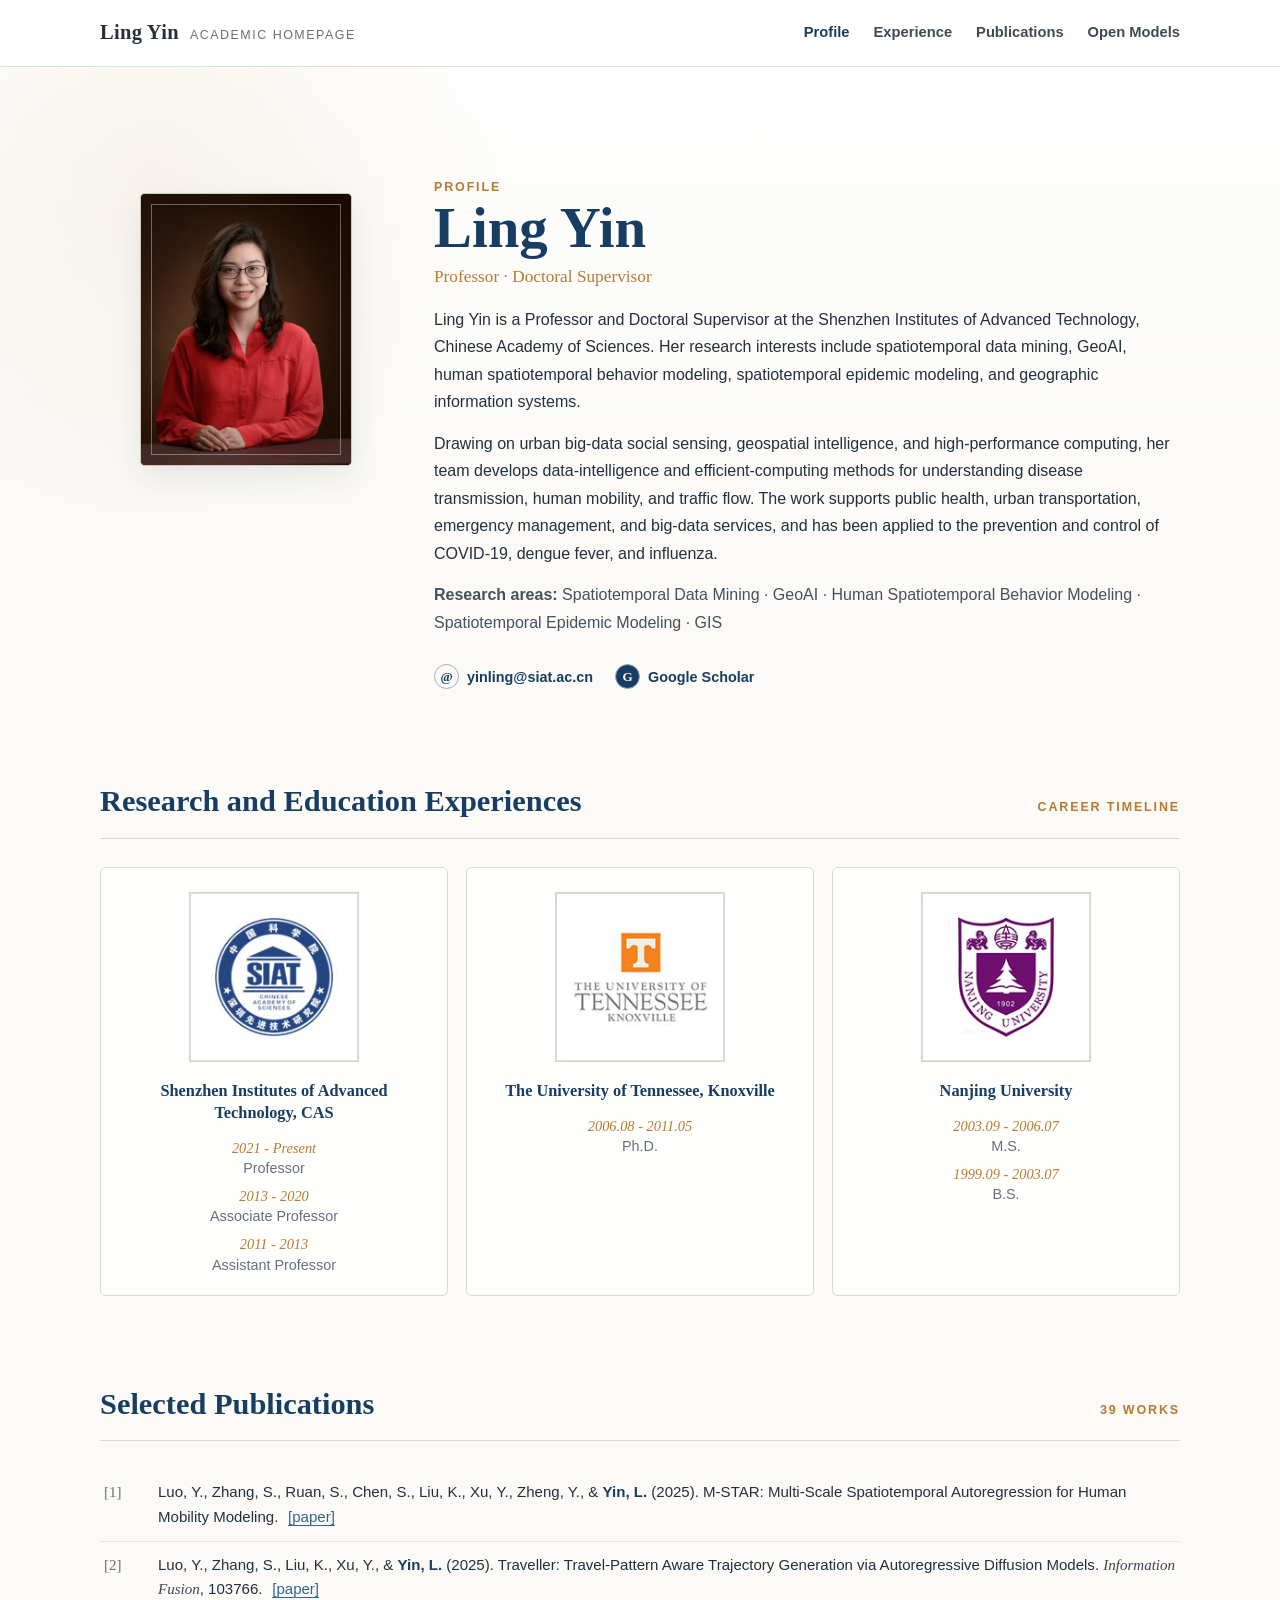
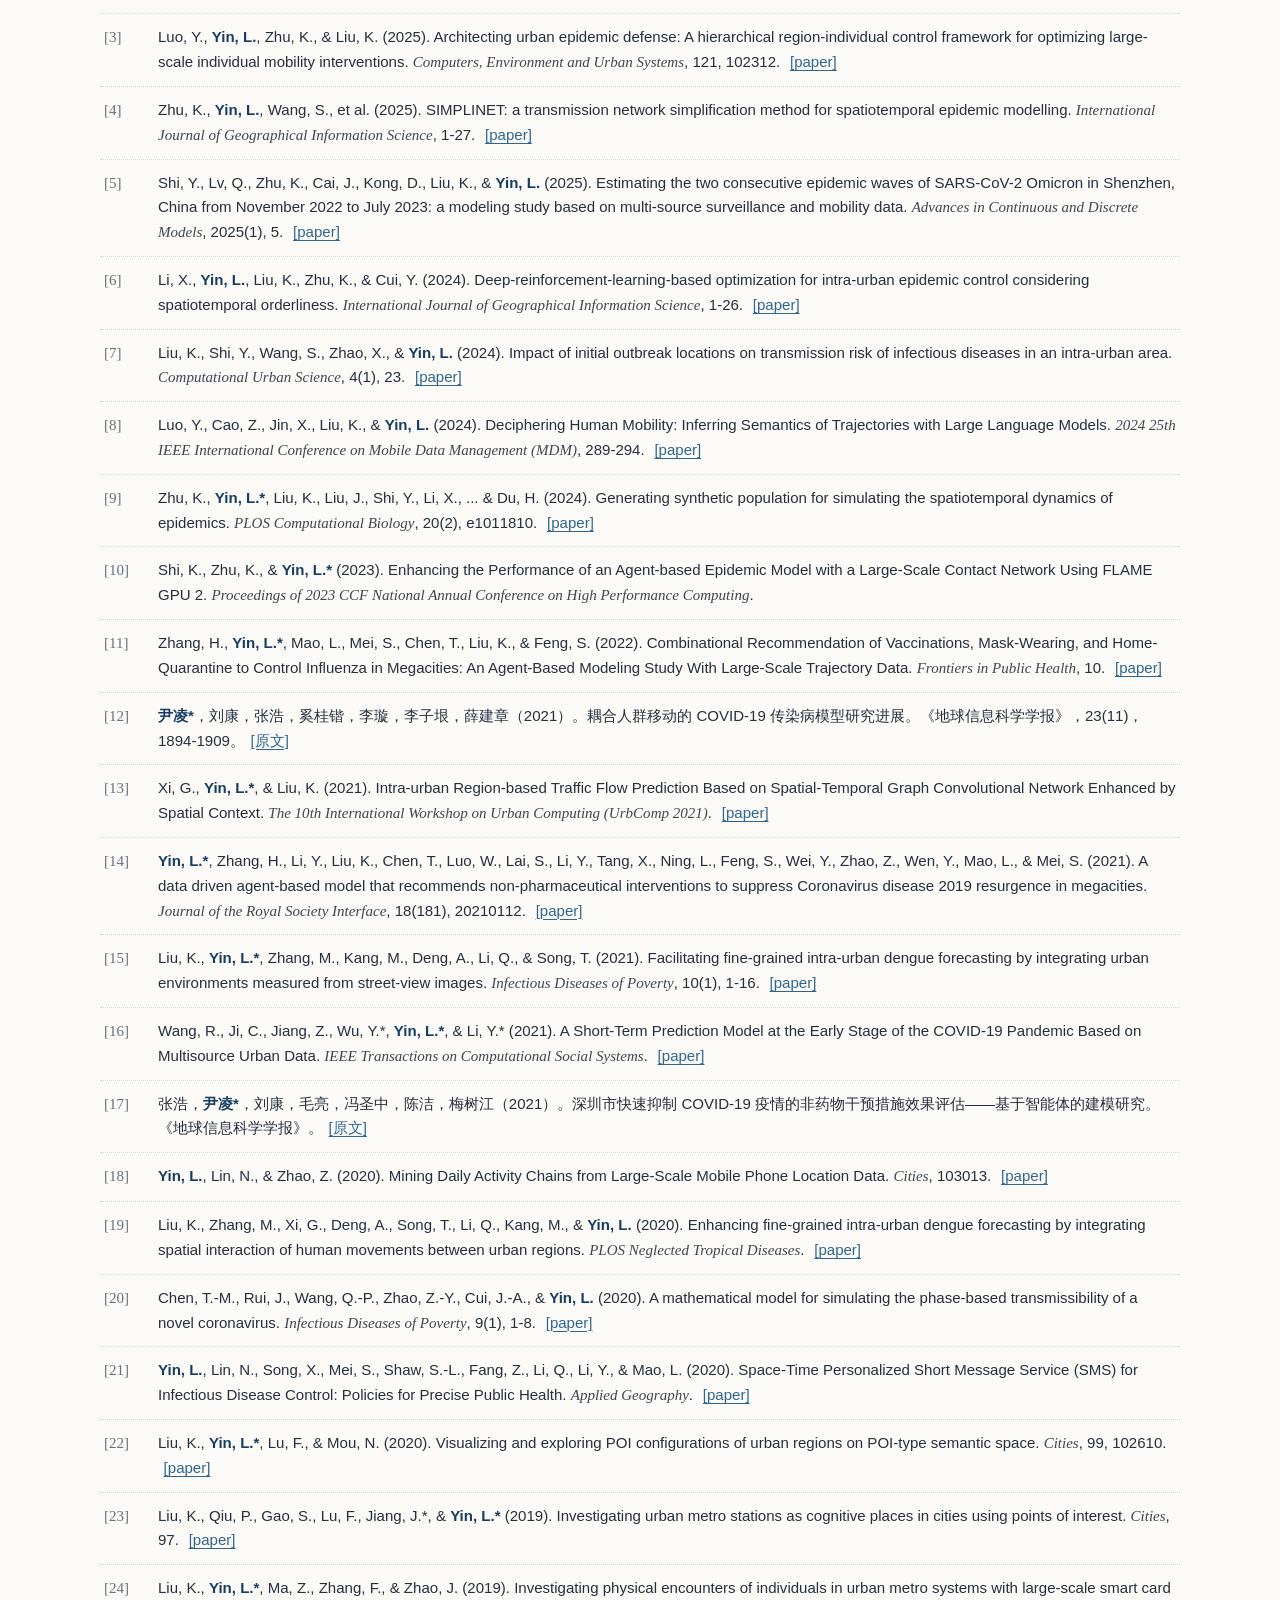
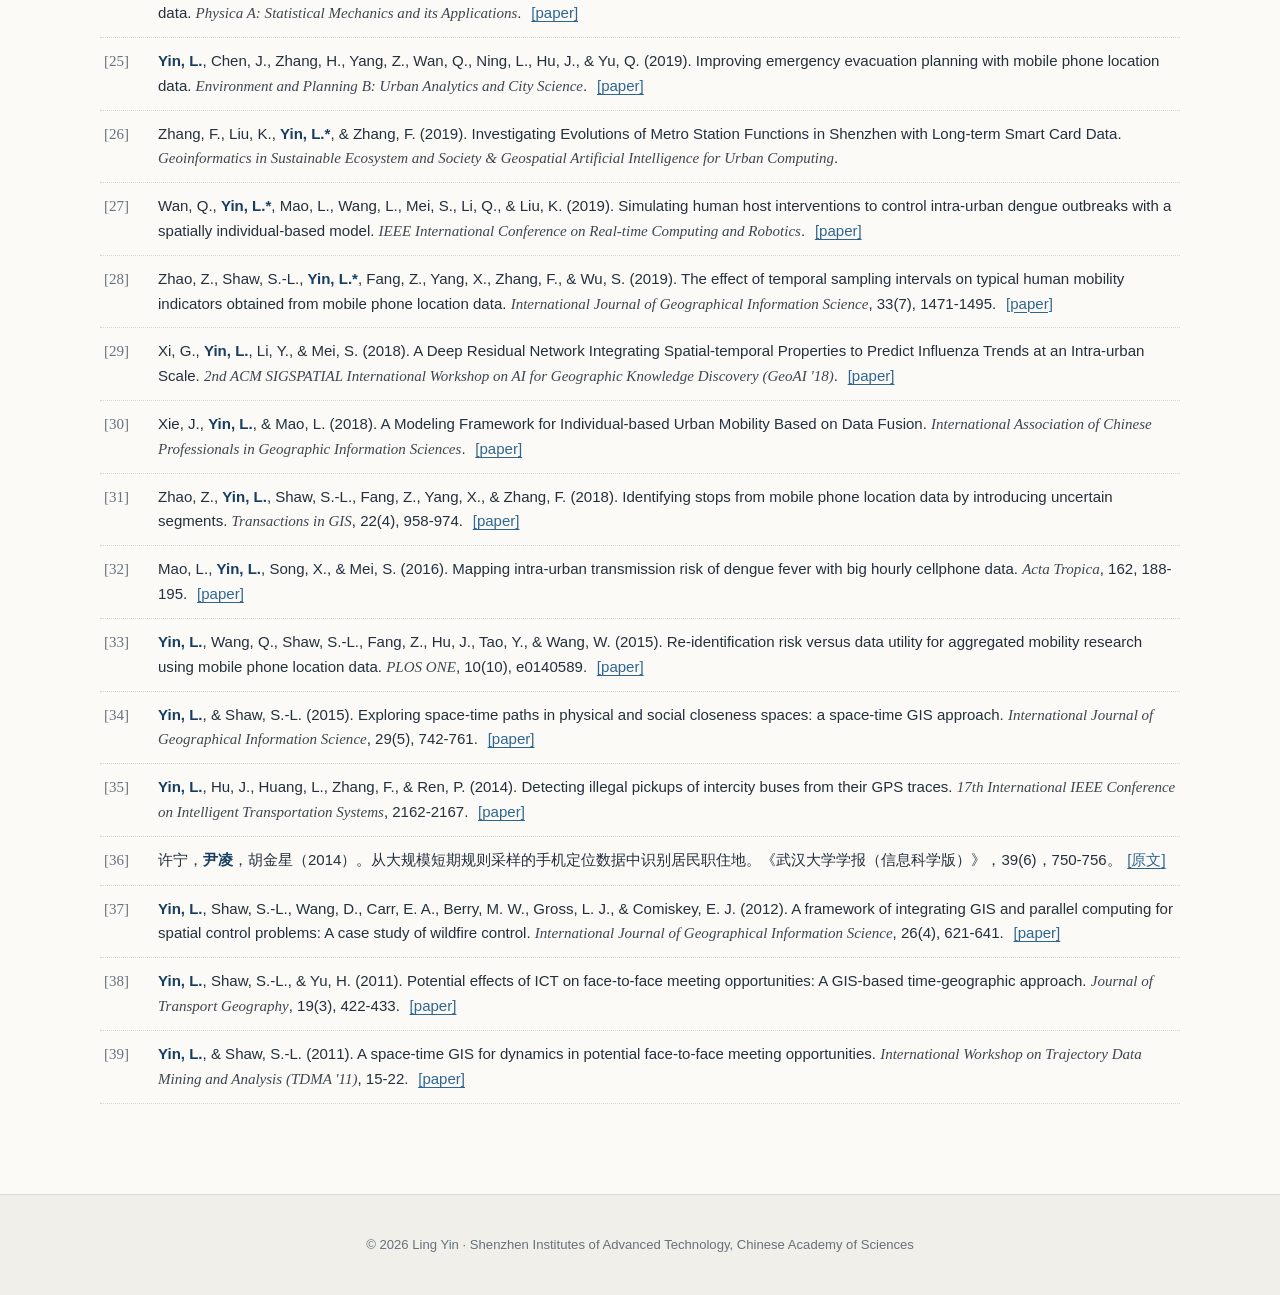
==== commit 05dbaf76: "Renumber selected publications" ====
--- a/index.html
+++ b/index.html
@@ -86,40 +86,40 @@
         <li><span class="pub-number">[3]</span><p>Luo, Y., <strong class="me">Yin, L.</strong>, Zhu, K., &amp; Liu, K. (2025). Architecting urban epidemic defense: A hierarchical region-individual control framework for optimizing large-scale individual mobility interventions. <em>Computers, Environment and Urban Systems</em>, 121, 102312. <a class="paper-link" href="https://arxiv.org/html/2510.24802v1" target="_blank" rel="noopener noreferrer">[paper]</a></p></li>
         <li><span class="pub-number">[4]</span><p>Zhu, K., <strong class="me">Yin, L.</strong>, Wang, S., et al. (2025). SIMPLINET: a transmission network simplification method for spatiotemporal epidemic modelling. <em>International Journal of Geographical Information Science</em>, 1-27. <a class="paper-link" href="https://www.tandfonline.com/doi/full/10.1080/13658816.2025.2472195" target="_blank" rel="noopener noreferrer">[paper]</a></p></li>
         <li><span class="pub-number">[5]</span><p>Shi, Y., Lv, Q., Zhu, K., Cai, J., Kong, D., Liu, K., &amp; <strong class="me">Yin, L.</strong> (2025). Estimating the two consecutive epidemic waves of SARS-CoV-2 Omicron in Shenzhen, China from November 2022 to July 2023: a modeling study based on multi-source surveillance and mobility data. <em>Advances in Continuous and Discrete Models</em>, 2025(1), 5. <a class="paper-link" href="https://link.springer.com/article/10.1186/s13662-024-03860-1" target="_blank" rel="noopener noreferrer">[paper]</a></p></li>
-        <li><span class="pub-number">[13]</span><p>Li, X., <strong class="me">Yin, L.</strong>, Liu, K., Zhu, K., &amp; Cui, Y. (2024). Deep-reinforcement-learning-based optimization for intra-urban epidemic control considering spatiotemporal orderliness. <em>International Journal of Geographical Information Science</em>, 1-26. <a class="paper-link" href="https://www.tandfonline.com/doi/full/10.1080/13658816.2024.2431904" target="_blank" rel="noopener noreferrer">[paper]</a></p></li>
-        <li><span class="pub-number">[15]</span><p>Liu, K., Shi, Y., Wang, S., Zhao, X., &amp; <strong class="me">Yin, L.</strong> (2024). Impact of initial outbreak locations on transmission risk of infectious diseases in an intra-urban area. <em>Computational Urban Science</em>, 4(1), 23. <a class="paper-link" href="https://link.springer.com/article/10.1007/s43762-024-00132-2" target="_blank" rel="noopener noreferrer">[paper]</a></p></li>
-        <li><span class="pub-number">[17]</span><p>Luo, Y., Cao, Z., Jin, X., Liu, K., &amp; <strong class="me">Yin, L.</strong> (2024). Deciphering Human Mobility: Inferring Semantics of Trajectories with Large Language Models. <em>2024 25th IEEE International Conference on Mobile Data Management (MDM)</em>, 289-294. <a class="paper-link" href="https://ieeexplore.ieee.org/document/10591679" target="_blank" rel="noopener noreferrer">[paper]</a></p></li>
-        <li><span class="pub-number">[18]</span><p>Zhu, K., <strong class="me">Yin, L.*</strong>, Liu, K., Liu, J., Shi, Y., Li, X., ... &amp; Du, H. (2024). Generating synthetic population for simulating the spatiotemporal dynamics of epidemics. <em>PLOS Computational Biology</em>, 20(2), e1011810. <a class="paper-link" href="https://journals.plos.org/ploscompbiol/article?id=10.1371/journal.pcbi.1011810" target="_blank" rel="noopener noreferrer">[paper]</a></p></li>
-        <li><span class="pub-number">[20]</span><p>Shi, K., Zhu, K., &amp; <strong class="me">Yin, L.*</strong> (2023). Enhancing the Performance of an Agent-based Epidemic Model with a Large-Scale Contact Network Using FLAME GPU 2. <em>Proceedings of 2023 CCF National Annual Conference on High Performance Computing</em>.</p></li>
-        <li><span class="pub-number">[24]</span><p>Zhang, H., <strong class="me">Yin, L.*</strong>, Mao, L., Mei, S., Chen, T., Liu, K., &amp; Feng, S. (2022). Combinational Recommendation of Vaccinations, Mask-Wearing, and Home-Quarantine to Control Influenza in Megacities: An Agent-Based Modeling Study With Large-Scale Trajectory Data. <em>Frontiers in Public Health</em>, 10. <a class="paper-link" href="https://www.frontiersin.org/journals/public-health/articles/10.3389/fpubh.2022.883624/full" target="_blank" rel="noopener noreferrer">[paper]</a></p></li>
-        <li lang="zh-CN"><span class="pub-number">[27]</span><p><strong class="me">尹凌*</strong>，刘康，张浩，奚桂锴，李璇，李子垠，薛建章（2021）。耦合人群移动的 COVID-19 传染病模型研究进展。《地球信息科学学报》，23(11)，1894-1909。<a class="paper-link" href="https://www.dqxxkx.cn/CN/Y2021/V23/I11/1894" target="_blank" rel="noopener noreferrer">[原文]</a></p></li>
-        <li><span class="pub-number">[28]</span><p>Xi, G., <strong class="me">Yin, L.*</strong>, &amp; Liu, K. (2021). Intra-urban Region-based Traffic Flow Prediction Based on Spatial-Temporal Graph Convolutional Network Enhanced by Spatial Context. <em>The 10th International Workshop on Urban Computing (UrbComp 2021)</em>. <a class="paper-link" href="http://urban-computing.com/urbcomp2021/file/UrbComp2021_Full_Xi.pdf" target="_blank" rel="noopener noreferrer">[paper]</a></p></li>
-        <li><span class="pub-number">[30]</span><p><strong class="me">Yin, L.*</strong>, Zhang, H., Li, Y., Liu, K., Chen, T., Luo, W., Lai, S., Li, Y., Tang, X., Ning, L., Feng, S., Wei, Y., Zhao, Z., Wen, Y., Mao, L., &amp; Mei, S. (2021). A data driven agent-based model that recommends non-pharmaceutical interventions to suppress Coronavirus disease 2019 resurgence in megacities. <em>Journal of the Royal Society Interface</em>, 18(181), 20210112. <a class="paper-link" href="https://royalsocietypublishing.org/doi/10.1098/rsif.2021.0112" target="_blank" rel="noopener noreferrer">[paper]</a></p></li>
-        <li><span class="pub-number">[33]</span><p>Liu, K., <strong class="me">Yin, L.*</strong>, Zhang, M., Kang, M., Deng, A., Li, Q., &amp; Song, T. (2021). Facilitating fine-grained intra-urban dengue forecasting by integrating urban environments measured from street-view images. <em>Infectious Diseases of Poverty</em>, 10(1), 1-16. <a class="paper-link" href="https://idpjournal.biomedcentral.com/articles/10.1186/s40249-021-00824-5" target="_blank" rel="noopener noreferrer">[paper]</a></p></li>
-        <li><span class="pub-number">[34]</span><p>Wang, R., Ji, C., Jiang, Z., Wu, Y.*, <strong class="me">Yin, L.*</strong>, &amp; Li, Y.* (2021). A Short-Term Prediction Model at the Early Stage of the COVID-19 Pandemic Based on Multisource Urban Data. <em>IEEE Transactions on Computational Social Systems</em>. <a class="paper-link" href="https://ieeexplore.ieee.org/document/9371309" target="_blank" rel="noopener noreferrer">[paper]</a></p></li>
-        <li lang="zh-CN"><span class="pub-number">[35]</span><p>张浩，<strong class="me">尹凌*</strong>，刘康，毛亮，冯圣中，陈洁，梅树江（2021）。深圳市快速抑制 COVID-19 疫情的非药物干预措施效果评估——基于智能体的建模研究。《地球信息科学学报》。<a class="paper-link" href="https://www.dqxxkx.cn/CN/abstract/article/1560-8999/50353" target="_blank" rel="noopener noreferrer">[原文]</a></p></li>
-        <li><span class="pub-number">[36]</span><p><strong class="me">Yin, L.</strong>, Lin, N., &amp; Zhao, Z. (2020). Mining Daily Activity Chains from Large-Scale Mobile Phone Location Data. <em>Cities</em>, 103013. <a class="paper-link" href="https://www.sciencedirect.com/science/article/pii/S0264275120313615" target="_blank" rel="noopener noreferrer">[paper]</a></p></li>
-        <li><span class="pub-number">[38]</span><p>Liu, K., Zhang, M., Xi, G., Deng, A., Song, T., Li, Q., Kang, M., &amp; <strong class="me">Yin, L.</strong> (2020). Enhancing fine-grained intra-urban dengue forecasting by integrating spatial interaction of human movements between urban regions. <em>PLOS Neglected Tropical Diseases</em>. <a class="paper-link" href="https://doi.org/10.1371/journal.pntd.0008924" target="_blank" rel="noopener noreferrer">[paper]</a></p></li>
-        <li><span class="pub-number">[42]</span><p>Chen, T.-M., Rui, J., Wang, Q.-P., Zhao, Z.-Y., Cui, J.-A., &amp; <strong class="me">Yin, L.</strong> (2020). A mathematical model for simulating the phase-based transmissibility of a novel coronavirus. <em>Infectious Diseases of Poverty</em>, 9(1), 1-8. <a class="paper-link" href="https://idpjournal.biomedcentral.com/articles/10.1186/s40249-020-00640-3" target="_blank" rel="noopener noreferrer">[paper]</a></p></li>
-        <li><span class="pub-number">[44]</span><p><strong class="me">Yin, L.</strong>, Lin, N., Song, X., Mei, S., Shaw, S.-L., Fang, Z., Li, Q., Li, Y., &amp; Mao, L. (2020). Space-Time Personalized Short Message Service (SMS) for Infectious Disease Control: Policies for Precise Public Health. <em>Applied Geography</em>. <a class="paper-link" href="https://doi.org/10.1016/j.apgeog.2019.102103" target="_blank" rel="noopener noreferrer">[paper]</a></p></li>
-        <li><span class="pub-number">[45]</span><p>Liu, K., <strong class="me">Yin, L.*</strong>, Lu, F., &amp; Mou, N. (2020). Visualizing and exploring POI configurations of urban regions on POI-type semantic space. <em>Cities</em>, 99, 102610. <a class="paper-link" href="https://doi.org/10.1016/j.cities.2020.102610" target="_blank" rel="noopener noreferrer">[paper]</a></p></li>
-        <li><span class="pub-number">[46]</span><p>Liu, K., Qiu, P., Gao, S., Lu, F., Jiang, J.*, &amp; <strong class="me">Yin, L.*</strong> (2019). Investigating urban metro stations as cognitive places in cities using points of interest. <em>Cities</em>, 97. <a class="paper-link" href="https://doi.org/10.1016/j.cities.2019.102561" target="_blank" rel="noopener noreferrer">[paper]</a></p></li>
-        <li><span class="pub-number">[47]</span><p>Liu, K., <strong class="me">Yin, L.*</strong>, Ma, Z., Zhang, F., &amp; Zhao, J. (2019). Investigating physical encounters of individuals in urban metro systems with large-scale smart card data. <em>Physica A: Statistical Mechanics and its Applications</em>. <a class="paper-link" href="https://doi.org/10.1016/j.physa.2019.123398" target="_blank" rel="noopener noreferrer">[paper]</a></p></li>
-        <li><span class="pub-number">[48]</span><p><strong class="me">Yin, L.</strong>, Chen, J., Zhang, H., Yang, Z., Wan, Q., Ning, L., Hu, J., &amp; Yu, Q. (2019). Improving emergency evacuation planning with mobile phone location data. <em>Environment and Planning B: Urban Analytics and City Science</em>. <a class="paper-link" href="https://journals.sagepub.com/doi/10.1177/2399808319874805" target="_blank" rel="noopener noreferrer">[paper]</a></p></li>
-        <li><span class="pub-number">[49]</span><p>Zhang, F., Liu, K., <strong class="me">Yin, L.*</strong>, &amp; Zhang, F. (2019). Investigating Evolutions of Metro Station Functions in Shenzhen with Long-term Smart Card Data. <em>Geoinformatics in Sustainable Ecosystem and Society &amp; Geospatial Artificial Intelligence for Urban Computing</em>.</p></li>
-        <li><span class="pub-number">[51]</span><p>Wan, Q., <strong class="me">Yin, L.*</strong>, Mao, L., Wang, L., Mei, S., Li, Q., &amp; Liu, K. (2019). Simulating human host interventions to control intra-urban dengue outbreaks with a spatially individual-based model. <em>IEEE International Conference on Real-time Computing and Robotics</em>. <a class="paper-link" href="https://ieeexplore.ieee.org/abstract/document/9044118" target="_blank" rel="noopener noreferrer">[paper]</a></p></li>
-        <li><span class="pub-number">[55]</span><p>Zhao, Z., Shaw, S.-L., <strong class="me">Yin, L.*</strong>, Fang, Z., Yang, X., Zhang, F., &amp; Wu, S. (2019). The effect of temporal sampling intervals on typical human mobility indicators obtained from mobile phone location data. <em>International Journal of Geographical Information Science</em>, 33(7), 1471-1495. <a class="paper-link" href="https://doi.org/10.1080/13658816.2019.1584805" target="_blank" rel="noopener noreferrer">[paper]</a></p></li>
-        <li><span class="pub-number">[56]</span><p>Xi, G., <strong class="me">Yin, L.</strong>, Li, Y., &amp; Mei, S. (2018). A Deep Residual Network Integrating Spatial-temporal Properties to Predict Influenza Trends at an Intra-urban Scale. <em>2nd ACM SIGSPATIAL International Workshop on AI for Geographic Knowledge Discovery (GeoAI '18)</em>. <a class="paper-link" href="https://dl.acm.org/doi/abs/10.1145/3281548.3281558" target="_blank" rel="noopener noreferrer">[paper]</a></p></li>
-        <li><span class="pub-number">[59]</span><p>Xie, J., <strong class="me">Yin, L.</strong>, &amp; Mao, L. (2018). A Modeling Framework for Individual-based Urban Mobility Based on Data Fusion. <em>International Association of Chinese Professionals in Geographic Information Sciences</em>. <a class="paper-link" href="https://ieeexplore.ieee.org/document/8557098" target="_blank" rel="noopener noreferrer">[paper]</a></p></li>
-        <li><span class="pub-number">[61]</span><p>Zhao, Z., <strong class="me">Yin, L.</strong>, Shaw, S.-L., Fang, Z., Yang, X., &amp; Zhang, F. (2018). Identifying stops from mobile phone location data by introducing uncertain segments. <em>Transactions in GIS</em>, 22(4), 958-974. <a class="paper-link" href="https://doi.org/10.1111/tgis.12332" target="_blank" rel="noopener noreferrer">[paper]</a></p></li>
-        <li><span class="pub-number">[71]</span><p>Mao, L., <strong class="me">Yin, L.</strong>, Song, X., &amp; Mei, S. (2016). Mapping intra-urban transmission risk of dengue fever with big hourly cellphone data. <em>Acta Tropica</em>, 162, 188-195. <a class="paper-link" href="https://doi.org/10.1016/j.actatropica.2016.06.029" target="_blank" rel="noopener noreferrer">[paper]</a></p></li>
-        <li><span class="pub-number">[78]</span><p><strong class="me">Yin, L.</strong>, Wang, Q., Shaw, S.-L., Fang, Z., Hu, J., Tao, Y., &amp; Wang, W. (2015). Re-identification risk versus data utility for aggregated mobility research using mobile phone location data. <em>PLOS ONE</em>, 10(10), e0140589. <a class="paper-link" href="https://journals.plos.org/plosone/article?id=10.1371/journal.pone.0140589" target="_blank" rel="noopener noreferrer">[paper]</a></p></li>
-        <li><span class="pub-number">[79]</span><p><strong class="me">Yin, L.</strong>, &amp; Shaw, S.-L. (2015). Exploring space-time paths in physical and social closeness spaces: a space-time GIS approach. <em>International Journal of Geographical Information Science</em>, 29(5), 742-761. <a class="paper-link" href="https://doi.org/10.1080/13658816.2014.978869" target="_blank" rel="noopener noreferrer">[paper]</a></p></li>
-        <li><span class="pub-number">[84]</span><p><strong class="me">Yin, L.</strong>, Hu, J., Huang, L., Zhang, F., &amp; Ren, P. (2014). Detecting illegal pickups of intercity buses from their GPS traces. <em>17th International IEEE Conference on Intelligent Transportation Systems</em>, 2162-2167. <a class="paper-link" href="https://doi.org/10.1109/ITSC.2014.6958023" target="_blank" rel="noopener noreferrer">[paper]</a></p></li>
-        <li lang="zh-CN"><span class="pub-number">[86]</span><p>许宁，<strong class="me">尹凌</strong>，胡金星（2014）。从大规模短期规则采样的手机定位数据中识别居民职住地。《武汉大学学报（信息科学版）》，39(6)，750-756。<a class="paper-link" href="http://ch.whu.edu.cn/CN/10.13203/j.whugis20140085" target="_blank" rel="noopener noreferrer">[原文]</a></p></li>
-        <li><span class="pub-number">[87]</span><p><strong class="me">Yin, L.</strong>, Shaw, S.-L., Wang, D., Carr, E. A., Berry, M. W., Gross, L. J., &amp; Comiskey, E. J. (2012). A framework of integrating GIS and parallel computing for spatial control problems: A case study of wildfire control. <em>International Journal of Geographical Information Science</em>, 26(4), 621-641. <a class="paper-link" href="https://doi.org/10.1080/13658816.2011.609487" target="_blank" rel="noopener noreferrer">[paper]</a></p></li>
-        <li><span class="pub-number">[89]</span><p><strong class="me">Yin, L.</strong>, Shaw, S.-L., &amp; Yu, H. (2011). Potential effects of ICT on face-to-face meeting opportunities: A GIS-based time-geographic approach. <em>Journal of Transport Geography</em>, 19(3), 422-433. <a class="paper-link" href="https://doi.org/10.1016/j.jtrangeo.2010.09.007" target="_blank" rel="noopener noreferrer">[paper]</a></p></li>
-        <li><span class="pub-number">[90]</span><p><strong class="me">Yin, L.</strong>, &amp; Shaw, S.-L. (2011). A space-time GIS for dynamics in potential face-to-face meeting opportunities. <em>International Workshop on Trajectory Data Mining and Analysis (TDMA '11)</em>, 15-22. <a class="paper-link" href="https://doi.org/10.1145/2030080.2030084" target="_blank" rel="noopener noreferrer">[paper]</a></p></li>
+        <li><span class="pub-number">[6]</span><p>Li, X., <strong class="me">Yin, L.</strong>, Liu, K., Zhu, K., &amp; Cui, Y. (2024). Deep-reinforcement-learning-based optimization for intra-urban epidemic control considering spatiotemporal orderliness. <em>International Journal of Geographical Information Science</em>, 1-26. <a class="paper-link" href="https://www.tandfonline.com/doi/full/10.1080/13658816.2024.2431904" target="_blank" rel="noopener noreferrer">[paper]</a></p></li>
+        <li><span class="pub-number">[7]</span><p>Liu, K., Shi, Y., Wang, S., Zhao, X., &amp; <strong class="me">Yin, L.</strong> (2024). Impact of initial outbreak locations on transmission risk of infectious diseases in an intra-urban area. <em>Computational Urban Science</em>, 4(1), 23. <a class="paper-link" href="https://link.springer.com/article/10.1007/s43762-024-00132-2" target="_blank" rel="noopener noreferrer">[paper]</a></p></li>
+        <li><span class="pub-number">[8]</span><p>Luo, Y., Cao, Z., Jin, X., Liu, K., &amp; <strong class="me">Yin, L.</strong> (2024). Deciphering Human Mobility: Inferring Semantics of Trajectories with Large Language Models. <em>2024 25th IEEE International Conference on Mobile Data Management (MDM)</em>, 289-294. <a class="paper-link" href="https://ieeexplore.ieee.org/document/10591679" target="_blank" rel="noopener noreferrer">[paper]</a></p></li>
+        <li><span class="pub-number">[9]</span><p>Zhu, K., <strong class="me">Yin, L.*</strong>, Liu, K., Liu, J., Shi, Y., Li, X., ... &amp; Du, H. (2024). Generating synthetic population for simulating the spatiotemporal dynamics of epidemics. <em>PLOS Computational Biology</em>, 20(2), e1011810. <a class="paper-link" href="https://journals.plos.org/ploscompbiol/article?id=10.1371/journal.pcbi.1011810" target="_blank" rel="noopener noreferrer">[paper]</a></p></li>
+        <li><span class="pub-number">[10]</span><p>Shi, K., Zhu, K., &amp; <strong class="me">Yin, L.*</strong> (2023). Enhancing the Performance of an Agent-based Epidemic Model with a Large-Scale Contact Network Using FLAME GPU 2. <em>Proceedings of 2023 CCF National Annual Conference on High Performance Computing</em>.</p></li>
+        <li><span class="pub-number">[11]</span><p>Zhang, H., <strong class="me">Yin, L.*</strong>, Mao, L., Mei, S., Chen, T., Liu, K., &amp; Feng, S. (2022). Combinational Recommendation of Vaccinations, Mask-Wearing, and Home-Quarantine to Control Influenza in Megacities: An Agent-Based Modeling Study With Large-Scale Trajectory Data. <em>Frontiers in Public Health</em>, 10. <a class="paper-link" href="https://www.frontiersin.org/journals/public-health/articles/10.3389/fpubh.2022.883624/full" target="_blank" rel="noopener noreferrer">[paper]</a></p></li>
+        <li lang="zh-CN"><span class="pub-number">[12]</span><p><strong class="me">尹凌*</strong>，刘康，张浩，奚桂锴，李璇，李子垠，薛建章（2021）。耦合人群移动的 COVID-19 传染病模型研究进展。《地球信息科学学报》，23(11)，1894-1909。<a class="paper-link" href="https://www.dqxxkx.cn/CN/Y2021/V23/I11/1894" target="_blank" rel="noopener noreferrer">[原文]</a></p></li>
+        <li><span class="pub-number">[13]</span><p>Xi, G., <strong class="me">Yin, L.*</strong>, &amp; Liu, K. (2021). Intra-urban Region-based Traffic Flow Prediction Based on Spatial-Temporal Graph Convolutional Network Enhanced by Spatial Context. <em>The 10th International Workshop on Urban Computing (UrbComp 2021)</em>. <a class="paper-link" href="http://urban-computing.com/urbcomp2021/file/UrbComp2021_Full_Xi.pdf" target="_blank" rel="noopener noreferrer">[paper]</a></p></li>
+        <li><span class="pub-number">[14]</span><p><strong class="me">Yin, L.*</strong>, Zhang, H., Li, Y., Liu, K., Chen, T., Luo, W., Lai, S., Li, Y., Tang, X., Ning, L., Feng, S., Wei, Y., Zhao, Z., Wen, Y., Mao, L., &amp; Mei, S. (2021). A data driven agent-based model that recommends non-pharmaceutical interventions to suppress Coronavirus disease 2019 resurgence in megacities. <em>Journal of the Royal Society Interface</em>, 18(181), 20210112. <a class="paper-link" href="https://royalsocietypublishing.org/doi/10.1098/rsif.2021.0112" target="_blank" rel="noopener noreferrer">[paper]</a></p></li>
+        <li><span class="pub-number">[15]</span><p>Liu, K., <strong class="me">Yin, L.*</strong>, Zhang, M., Kang, M., Deng, A., Li, Q., &amp; Song, T. (2021). Facilitating fine-grained intra-urban dengue forecasting by integrating urban environments measured from street-view images. <em>Infectious Diseases of Poverty</em>, 10(1), 1-16. <a class="paper-link" href="https://idpjournal.biomedcentral.com/articles/10.1186/s40249-021-00824-5" target="_blank" rel="noopener noreferrer">[paper]</a></p></li>
+        <li><span class="pub-number">[16]</span><p>Wang, R., Ji, C., Jiang, Z., Wu, Y.*, <strong class="me">Yin, L.*</strong>, &amp; Li, Y.* (2021). A Short-Term Prediction Model at the Early Stage of the COVID-19 Pandemic Based on Multisource Urban Data. <em>IEEE Transactions on Computational Social Systems</em>. <a class="paper-link" href="https://ieeexplore.ieee.org/document/9371309" target="_blank" rel="noopener noreferrer">[paper]</a></p></li>
+        <li lang="zh-CN"><span class="pub-number">[17]</span><p>张浩，<strong class="me">尹凌*</strong>，刘康，毛亮，冯圣中，陈洁，梅树江（2021）。深圳市快速抑制 COVID-19 疫情的非药物干预措施效果评估——基于智能体的建模研究。《地球信息科学学报》。<a class="paper-link" href="https://www.dqxxkx.cn/CN/abstract/article/1560-8999/50353" target="_blank" rel="noopener noreferrer">[原文]</a></p></li>
+        <li><span class="pub-number">[18]</span><p><strong class="me">Yin, L.</strong>, Lin, N., &amp; Zhao, Z. (2020). Mining Daily Activity Chains from Large-Scale Mobile Phone Location Data. <em>Cities</em>, 103013. <a class="paper-link" href="https://www.sciencedirect.com/science/article/pii/S0264275120313615" target="_blank" rel="noopener noreferrer">[paper]</a></p></li>
+        <li><span class="pub-number">[19]</span><p>Liu, K., Zhang, M., Xi, G., Deng, A., Song, T., Li, Q., Kang, M., &amp; <strong class="me">Yin, L.</strong> (2020). Enhancing fine-grained intra-urban dengue forecasting by integrating spatial interaction of human movements between urban regions. <em>PLOS Neglected Tropical Diseases</em>. <a class="paper-link" href="https://doi.org/10.1371/journal.pntd.0008924" target="_blank" rel="noopener noreferrer">[paper]</a></p></li>
+        <li><span class="pub-number">[20]</span><p>Chen, T.-M., Rui, J., Wang, Q.-P., Zhao, Z.-Y., Cui, J.-A., &amp; <strong class="me">Yin, L.</strong> (2020). A mathematical model for simulating the phase-based transmissibility of a novel coronavirus. <em>Infectious Diseases of Poverty</em>, 9(1), 1-8. <a class="paper-link" href="https://idpjournal.biomedcentral.com/articles/10.1186/s40249-020-00640-3" target="_blank" rel="noopener noreferrer">[paper]</a></p></li>
+        <li><span class="pub-number">[21]</span><p><strong class="me">Yin, L.</strong>, Lin, N., Song, X., Mei, S., Shaw, S.-L., Fang, Z., Li, Q., Li, Y., &amp; Mao, L. (2020). Space-Time Personalized Short Message Service (SMS) for Infectious Disease Control: Policies for Precise Public Health. <em>Applied Geography</em>. <a class="paper-link" href="https://doi.org/10.1016/j.apgeog.2019.102103" target="_blank" rel="noopener noreferrer">[paper]</a></p></li>
+        <li><span class="pub-number">[22]</span><p>Liu, K., <strong class="me">Yin, L.*</strong>, Lu, F., &amp; Mou, N. (2020). Visualizing and exploring POI configurations of urban regions on POI-type semantic space. <em>Cities</em>, 99, 102610. <a class="paper-link" href="https://doi.org/10.1016/j.cities.2020.102610" target="_blank" rel="noopener noreferrer">[paper]</a></p></li>
+        <li><span class="pub-number">[23]</span><p>Liu, K., Qiu, P., Gao, S., Lu, F., Jiang, J.*, &amp; <strong class="me">Yin, L.*</strong> (2019). Investigating urban metro stations as cognitive places in cities using points of interest. <em>Cities</em>, 97. <a class="paper-link" href="https://doi.org/10.1016/j.cities.2019.102561" target="_blank" rel="noopener noreferrer">[paper]</a></p></li>
+        <li><span class="pub-number">[24]</span><p>Liu, K., <strong class="me">Yin, L.*</strong>, Ma, Z., Zhang, F., &amp; Zhao, J. (2019). Investigating physical encounters of individuals in urban metro systems with large-scale smart card data. <em>Physica A: Statistical Mechanics and its Applications</em>. <a class="paper-link" href="https://doi.org/10.1016/j.physa.2019.123398" target="_blank" rel="noopener noreferrer">[paper]</a></p></li>
+        <li><span class="pub-number">[25]</span><p><strong class="me">Yin, L.</strong>, Chen, J., Zhang, H., Yang, Z., Wan, Q., Ning, L., Hu, J., &amp; Yu, Q. (2019). Improving emergency evacuation planning with mobile phone location data. <em>Environment and Planning B: Urban Analytics and City Science</em>. <a class="paper-link" href="https://journals.sagepub.com/doi/10.1177/2399808319874805" target="_blank" rel="noopener noreferrer">[paper]</a></p></li>
+        <li><span class="pub-number">[26]</span><p>Zhang, F., Liu, K., <strong class="me">Yin, L.*</strong>, &amp; Zhang, F. (2019). Investigating Evolutions of Metro Station Functions in Shenzhen with Long-term Smart Card Data. <em>Geoinformatics in Sustainable Ecosystem and Society &amp; Geospatial Artificial Intelligence for Urban Computing</em>.</p></li>
+        <li><span class="pub-number">[27]</span><p>Wan, Q., <strong class="me">Yin, L.*</strong>, Mao, L., Wang, L., Mei, S., Li, Q., &amp; Liu, K. (2019). Simulating human host interventions to control intra-urban dengue outbreaks with a spatially individual-based model. <em>IEEE International Conference on Real-time Computing and Robotics</em>. <a class="paper-link" href="https://ieeexplore.ieee.org/abstract/document/9044118" target="_blank" rel="noopener noreferrer">[paper]</a></p></li>
+        <li><span class="pub-number">[28]</span><p>Zhao, Z., Shaw, S.-L., <strong class="me">Yin, L.*</strong>, Fang, Z., Yang, X., Zhang, F., &amp; Wu, S. (2019). The effect of temporal sampling intervals on typical human mobility indicators obtained from mobile phone location data. <em>International Journal of Geographical Information Science</em>, 33(7), 1471-1495. <a class="paper-link" href="https://doi.org/10.1080/13658816.2019.1584805" target="_blank" rel="noopener noreferrer">[paper]</a></p></li>
+        <li><span class="pub-number">[29]</span><p>Xi, G., <strong class="me">Yin, L.</strong>, Li, Y., &amp; Mei, S. (2018). A Deep Residual Network Integrating Spatial-temporal Properties to Predict Influenza Trends at an Intra-urban Scale. <em>2nd ACM SIGSPATIAL International Workshop on AI for Geographic Knowledge Discovery (GeoAI '18)</em>. <a class="paper-link" href="https://dl.acm.org/doi/abs/10.1145/3281548.3281558" target="_blank" rel="noopener noreferrer">[paper]</a></p></li>
+        <li><span class="pub-number">[30]</span><p>Xie, J., <strong class="me">Yin, L.</strong>, &amp; Mao, L. (2018). A Modeling Framework for Individual-based Urban Mobility Based on Data Fusion. <em>International Association of Chinese Professionals in Geographic Information Sciences</em>. <a class="paper-link" href="https://ieeexplore.ieee.org/document/8557098" target="_blank" rel="noopener noreferrer">[paper]</a></p></li>
+        <li><span class="pub-number">[31]</span><p>Zhao, Z., <strong class="me">Yin, L.</strong>, Shaw, S.-L., Fang, Z., Yang, X., &amp; Zhang, F. (2018). Identifying stops from mobile phone location data by introducing uncertain segments. <em>Transactions in GIS</em>, 22(4), 958-974. <a class="paper-link" href="https://doi.org/10.1111/tgis.12332" target="_blank" rel="noopener noreferrer">[paper]</a></p></li>
+        <li><span class="pub-number">[32]</span><p>Mao, L., <strong class="me">Yin, L.</strong>, Song, X., &amp; Mei, S. (2016). Mapping intra-urban transmission risk of dengue fever with big hourly cellphone data. <em>Acta Tropica</em>, 162, 188-195. <a class="paper-link" href="https://doi.org/10.1016/j.actatropica.2016.06.029" target="_blank" rel="noopener noreferrer">[paper]</a></p></li>
+        <li><span class="pub-number">[33]</span><p><strong class="me">Yin, L.</strong>, Wang, Q., Shaw, S.-L., Fang, Z., Hu, J., Tao, Y., &amp; Wang, W. (2015). Re-identification risk versus data utility for aggregated mobility research using mobile phone location data. <em>PLOS ONE</em>, 10(10), e0140589. <a class="paper-link" href="https://journals.plos.org/plosone/article?id=10.1371/journal.pone.0140589" target="_blank" rel="noopener noreferrer">[paper]</a></p></li>
+        <li><span class="pub-number">[34]</span><p><strong class="me">Yin, L.</strong>, &amp; Shaw, S.-L. (2015). Exploring space-time paths in physical and social closeness spaces: a space-time GIS approach. <em>International Journal of Geographical Information Science</em>, 29(5), 742-761. <a class="paper-link" href="https://doi.org/10.1080/13658816.2014.978869" target="_blank" rel="noopener noreferrer">[paper]</a></p></li>
+        <li><span class="pub-number">[35]</span><p><strong class="me">Yin, L.</strong>, Hu, J., Huang, L., Zhang, F., &amp; Ren, P. (2014). Detecting illegal pickups of intercity buses from their GPS traces. <em>17th International IEEE Conference on Intelligent Transportation Systems</em>, 2162-2167. <a class="paper-link" href="https://doi.org/10.1109/ITSC.2014.6958023" target="_blank" rel="noopener noreferrer">[paper]</a></p></li>
+        <li lang="zh-CN"><span class="pub-number">[36]</span><p>许宁，<strong class="me">尹凌</strong>，胡金星（2014）。从大规模短期规则采样的手机定位数据中识别居民职住地。《武汉大学学报（信息科学版）》，39(6)，750-756。<a class="paper-link" href="http://ch.whu.edu.cn/CN/10.13203/j.whugis20140085" target="_blank" rel="noopener noreferrer">[原文]</a></p></li>
+        <li><span class="pub-number">[37]</span><p><strong class="me">Yin, L.</strong>, Shaw, S.-L., Wang, D., Carr, E. A., Berry, M. W., Gross, L. J., &amp; Comiskey, E. J. (2012). A framework of integrating GIS and parallel computing for spatial control problems: A case study of wildfire control. <em>International Journal of Geographical Information Science</em>, 26(4), 621-641. <a class="paper-link" href="https://doi.org/10.1080/13658816.2011.609487" target="_blank" rel="noopener noreferrer">[paper]</a></p></li>
+        <li><span class="pub-number">[38]</span><p><strong class="me">Yin, L.</strong>, Shaw, S.-L., &amp; Yu, H. (2011). Potential effects of ICT on face-to-face meeting opportunities: A GIS-based time-geographic approach. <em>Journal of Transport Geography</em>, 19(3), 422-433. <a class="paper-link" href="https://doi.org/10.1016/j.jtrangeo.2010.09.007" target="_blank" rel="noopener noreferrer">[paper]</a></p></li>
+        <li><span class="pub-number">[39]</span><p><strong class="me">Yin, L.</strong>, &amp; Shaw, S.-L. (2011). A space-time GIS for dynamics in potential face-to-face meeting opportunities. <em>International Workshop on Trajectory Data Mining and Analysis (TDMA '11)</em>, 15-22. <a class="paper-link" href="https://doi.org/10.1145/2030080.2030084" target="_blank" rel="noopener noreferrer">[paper]</a></p></li>
       </ol>
     </section>
   </main>
